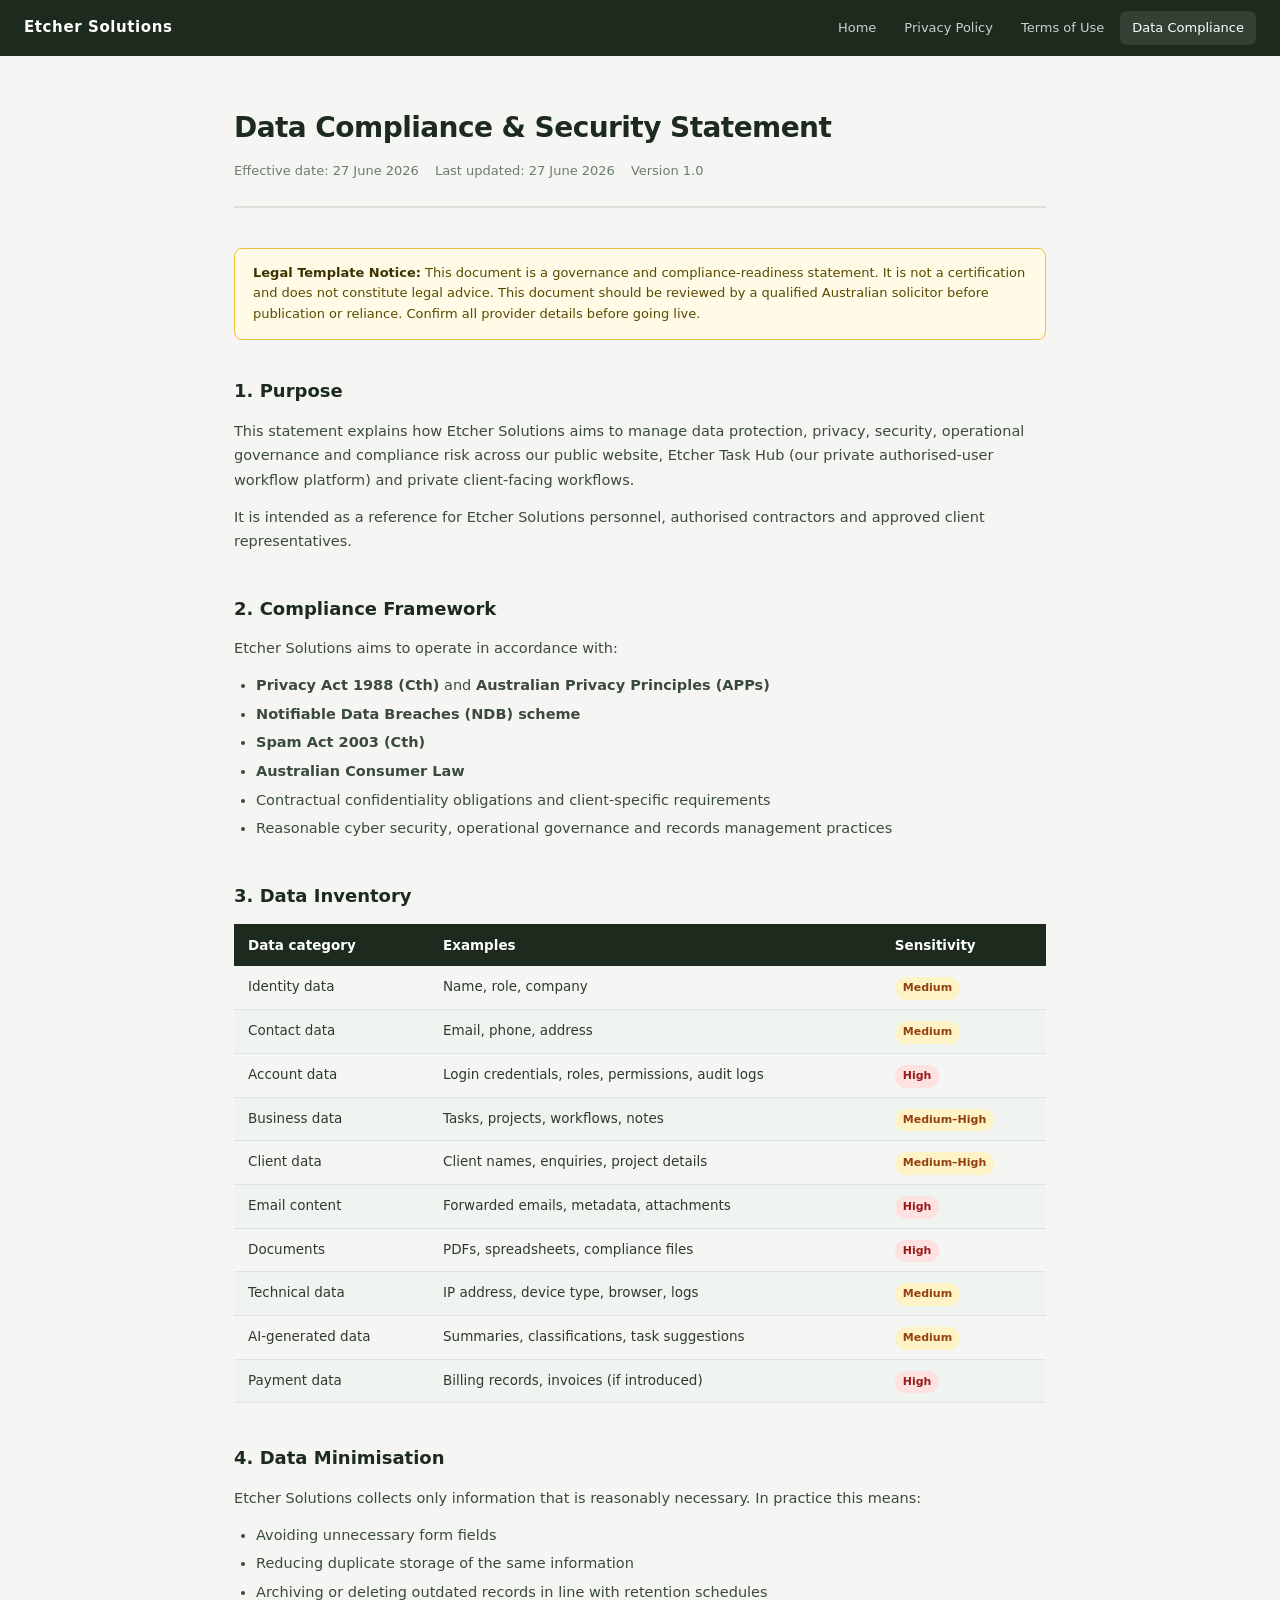
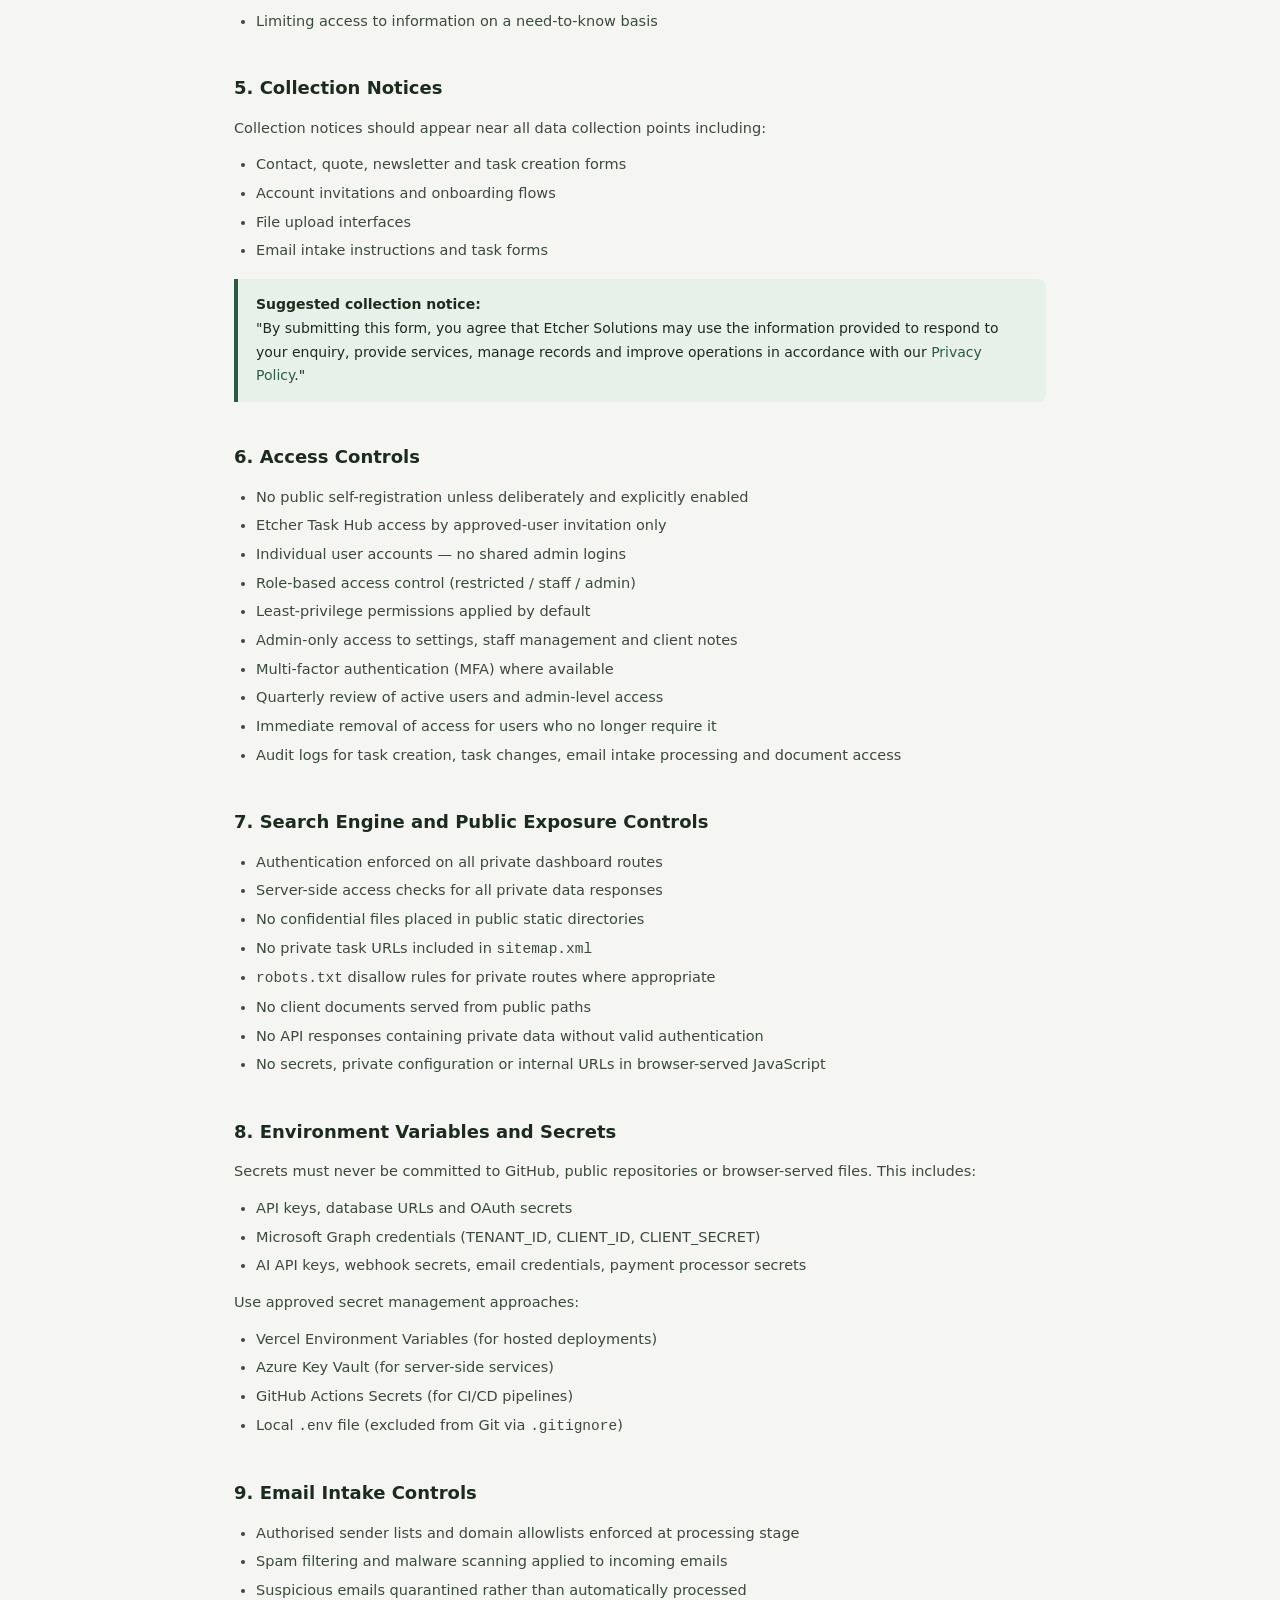
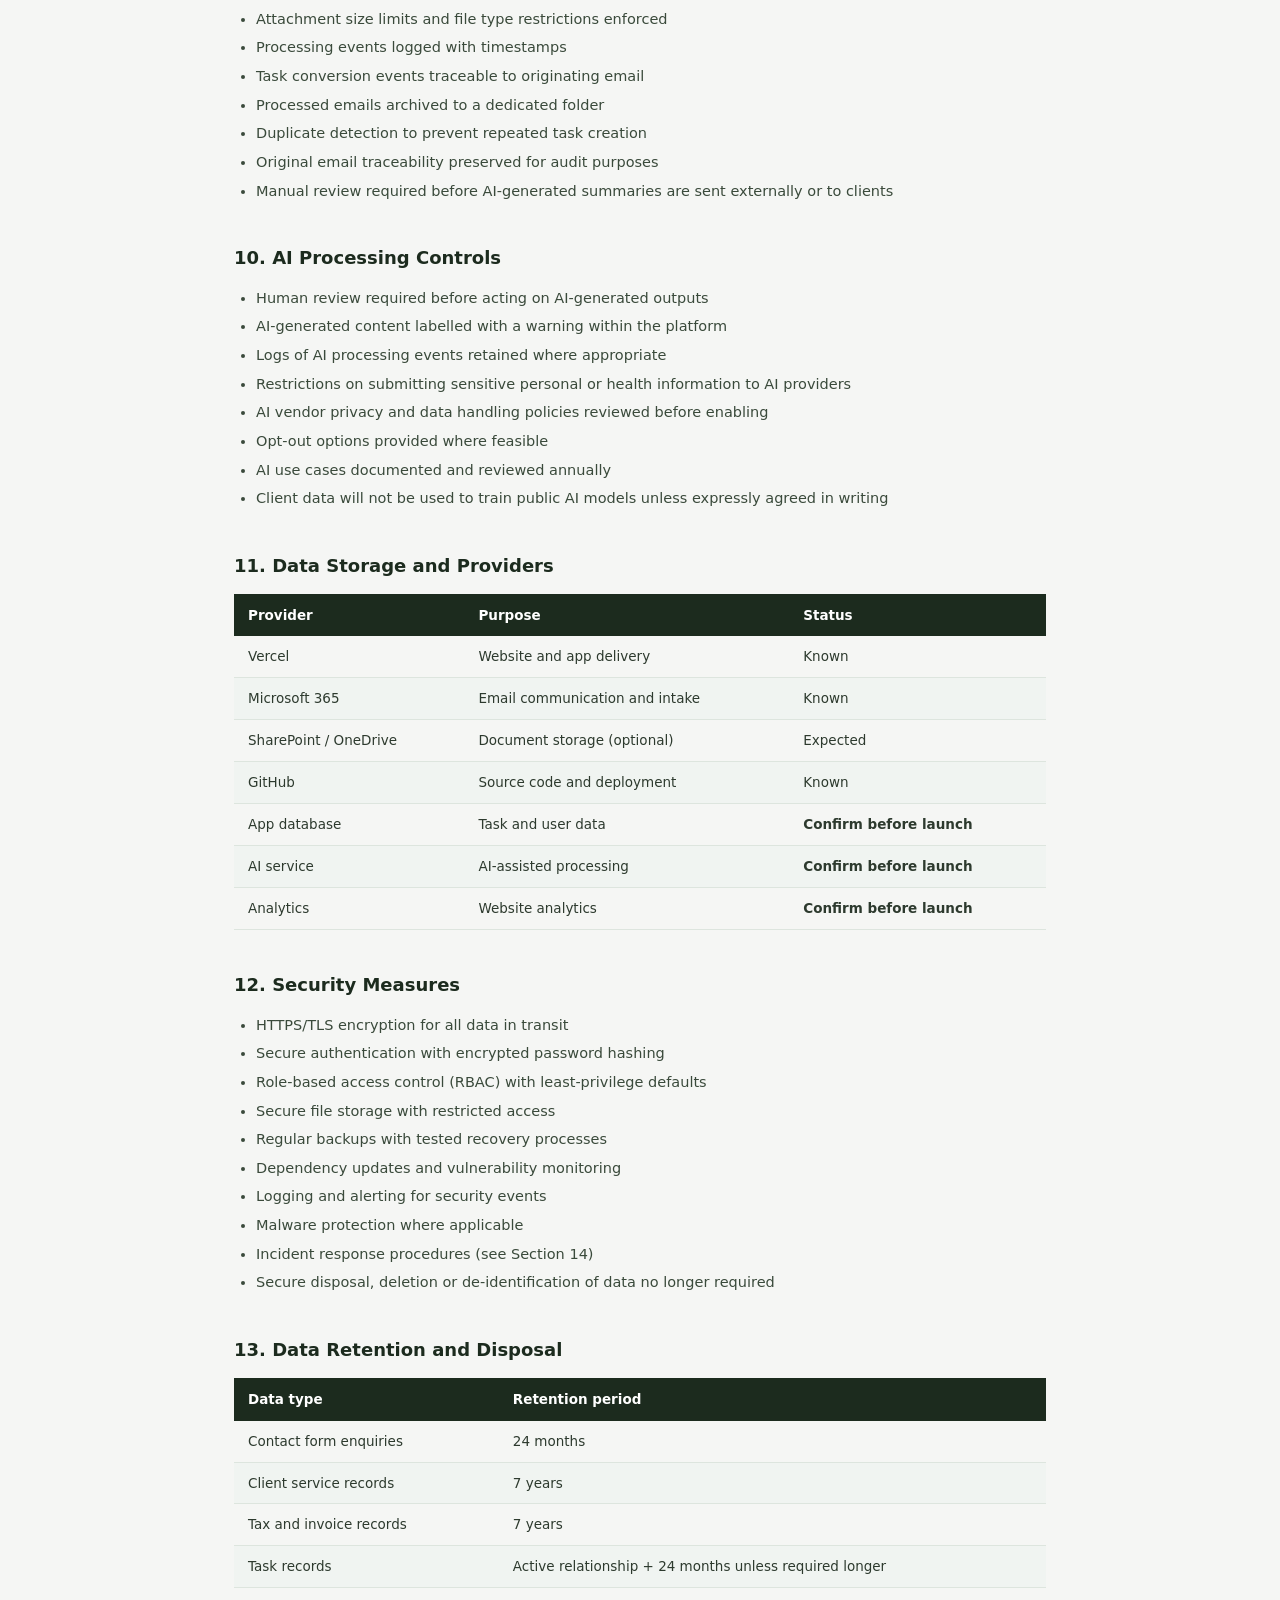
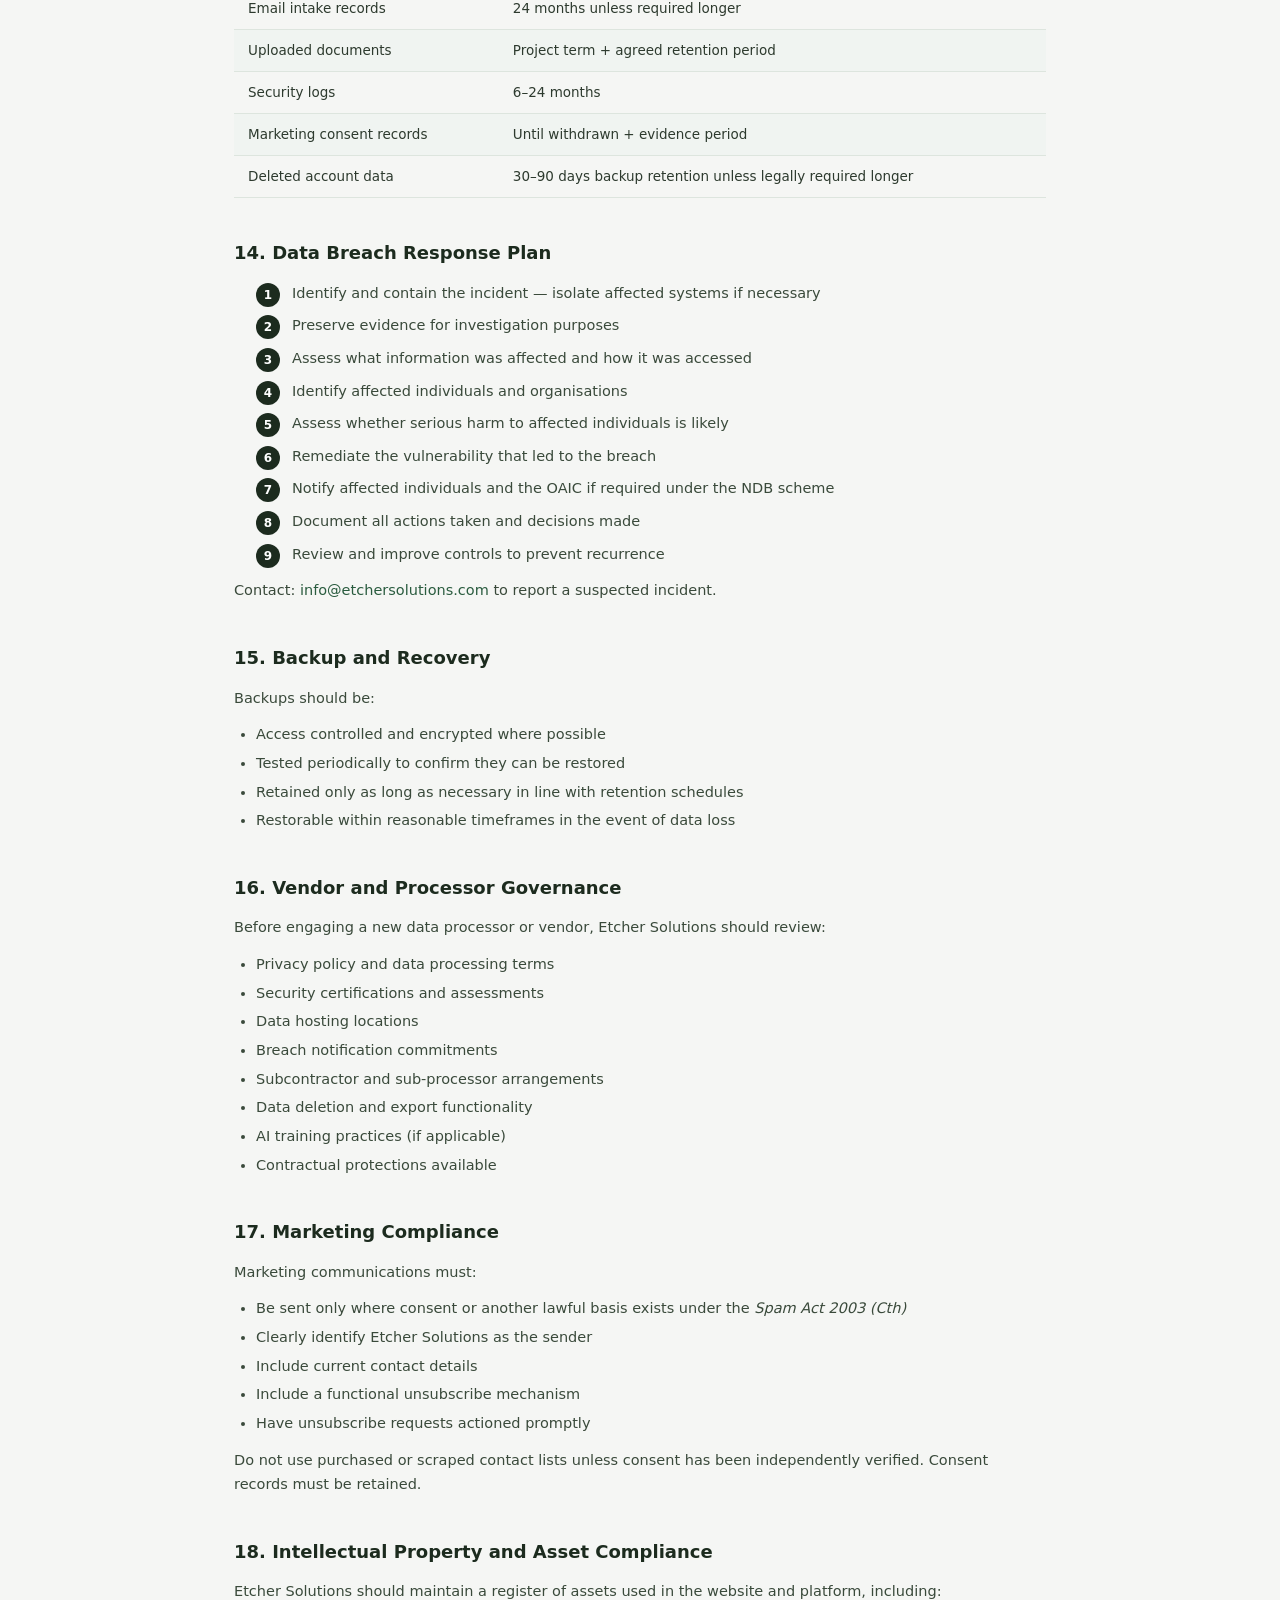
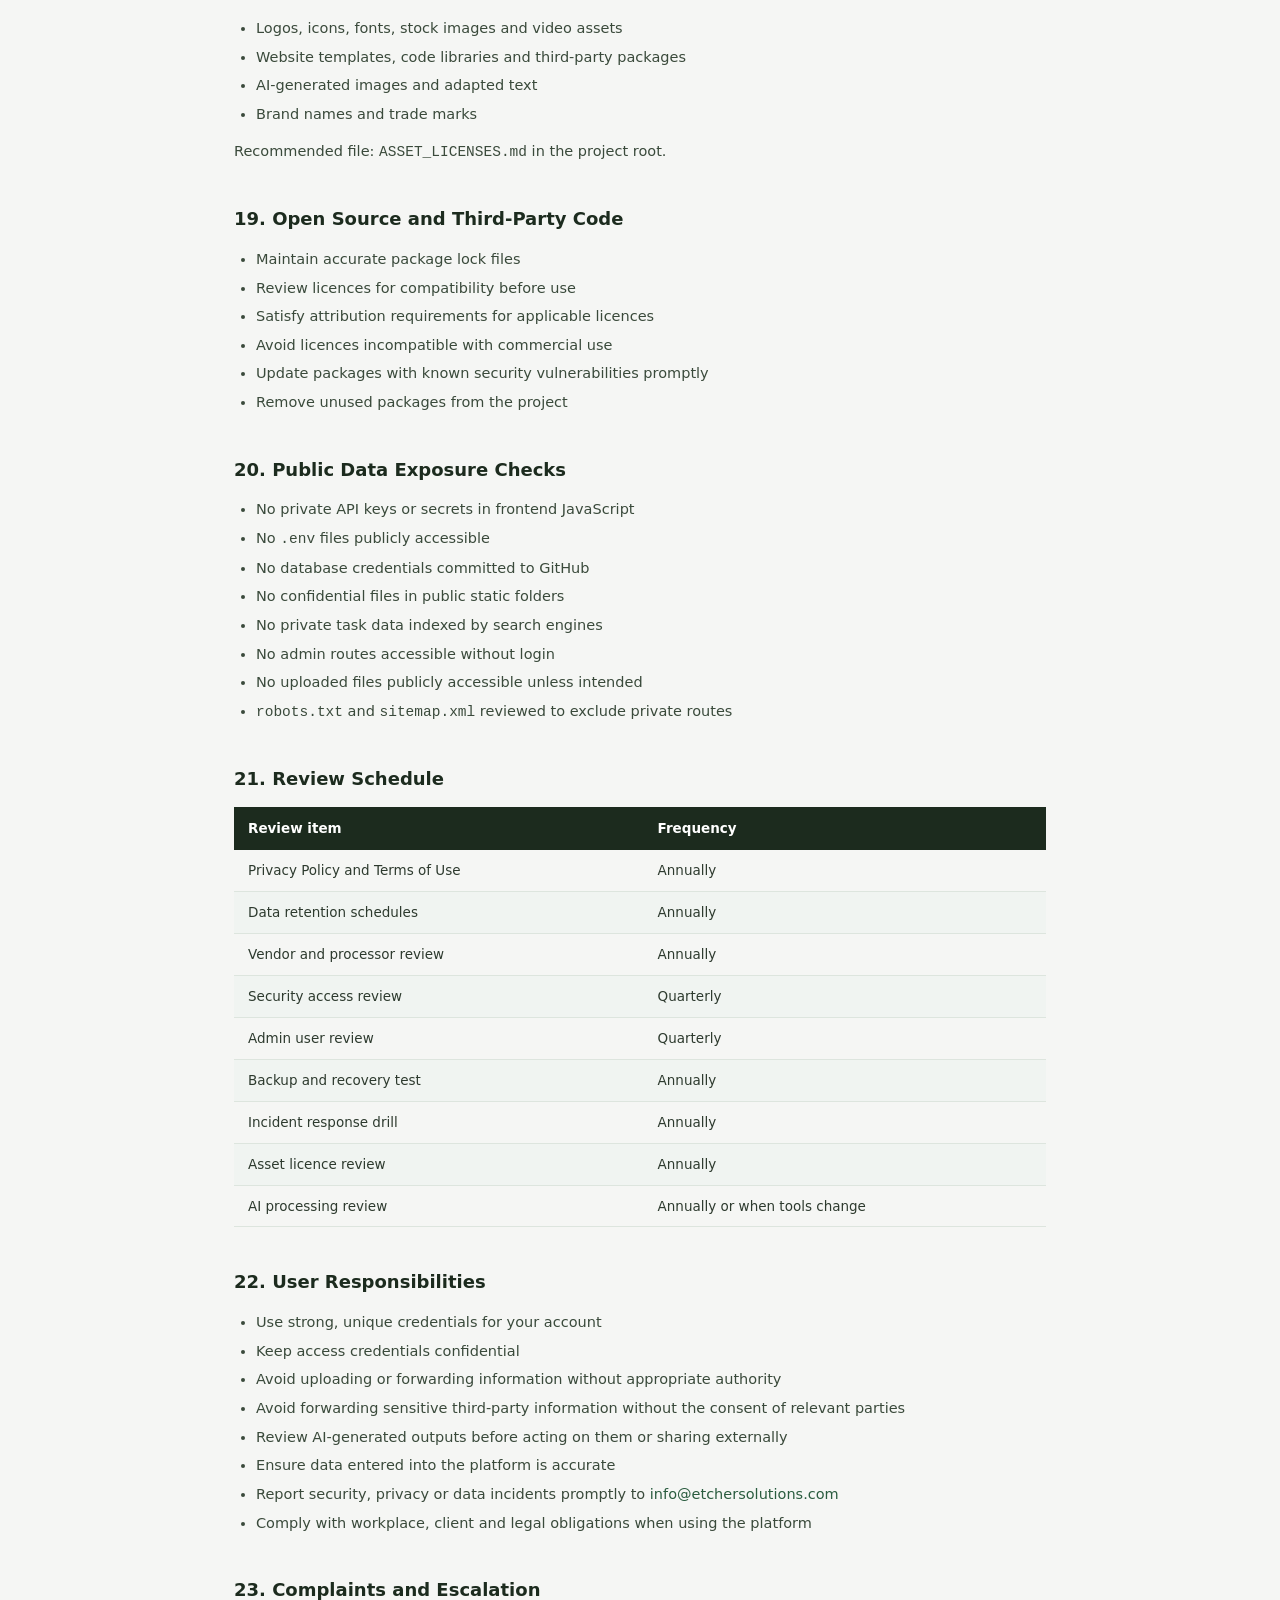
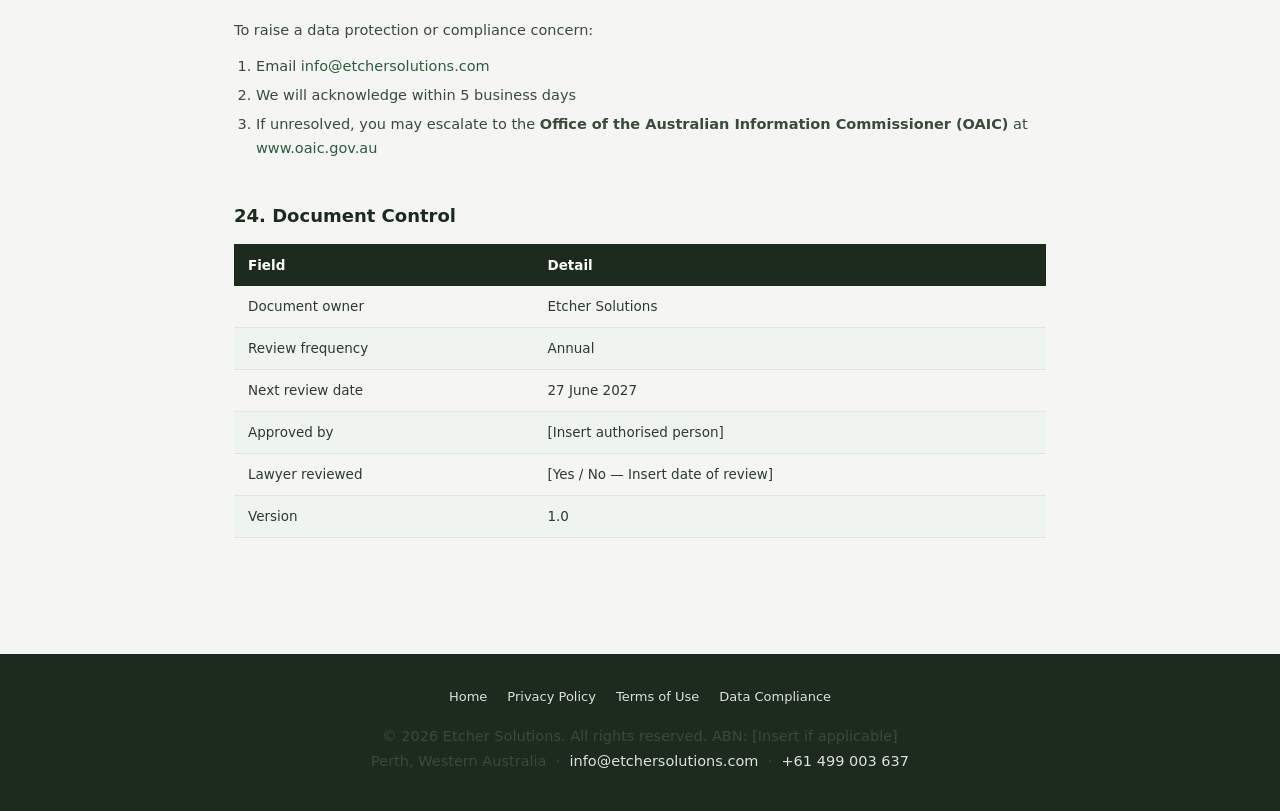
==== data-compliance.html @ 2b138ba8 "Security, legal pages, and login notice Client Notes security: - Restrict Client Notes to admin-only" ====
<!DOCTYPE html>
<html lang="en">
<head>
<meta charset="UTF-8">
<meta name="viewport" content="width=device-width, initial-scale=1.0">
<title>Data Compliance &amp; Security — Etcher Solutions</title>
<style>
  *,*::before,*::after{box-sizing:border-box;margin:0;padding:0}
  html{font-size:16px;scroll-behavior:smooth}
  body{font-family:'Segoe UI',system-ui,-apple-system,sans-serif;background:#f5f6f4;color:#2d3a2e;line-height:1.7}
  a{color:#2a5c3f;text-decoration:none}
  a:hover{text-decoration:underline}
  nav{background:#1c2b1e;padding:0 24px;display:flex;align-items:center;justify-content:space-between;flex-wrap:wrap;gap:8px;min-height:56px}
  .nav-brand{color:#fff;font-weight:700;font-size:15px;letter-spacing:0.04em;white-space:nowrap}
  .nav-links{display:flex;flex-wrap:wrap;gap:4px}
  .nav-links a{color:rgba(255,255,255,0.78);font-size:13px;padding:6px 12px;border-radius:6px;transition:background 0.15s}
  .nav-links a:hover,.nav-links a.active{background:rgba(255,255,255,0.1);color:#fff;text-decoration:none}
  .page-wrap{max-width:860px;margin:0 auto;padding:48px 24px 80px}
  .doc-header{margin-bottom:40px;padding-bottom:24px;border-bottom:2px solid #d8e0d9}
  .doc-header h1{font-size:28px;font-weight:700;color:#1c2b1e;letter-spacing:-0.02em;margin-bottom:8px}
  .doc-meta{font-size:13px;color:#6b7c6c;display:flex;flex-wrap:wrap;gap:16px}
  .disclaimer{background:#fffbe6;border:1px solid #f0c040;border-radius:8px;padding:14px 18px;font-size:13px;color:#5a4a00;margin-bottom:32px;line-height:1.6}
  .disclaimer strong{color:#3d3200}
  .section{margin-bottom:36px}
  h2{font-size:18px;font-weight:700;color:#1c2b1e;margin-bottom:12px;padding-top:4px}
  h3{font-size:15px;font-weight:600;color:#2d3a2e;margin:18px 0 8px}
  p{margin-bottom:12px;font-size:14.5px;color:#3a4a3b}
  ul,ol{padding-left:22px;margin-bottom:12px}
  li{font-size:14.5px;color:#3a4a3b;margin-bottom:4px}
  .highlight{background:#e8f0ea;border-left:4px solid #2a5c3f;border-radius:0 8px 8px 0;padding:14px 18px;margin:16px 0;font-size:14px;color:#1c2b1e}
  .table-wrap{overflow-x:auto;margin-bottom:16px}
  table{width:100%;border-collapse:collapse;font-size:13.5px}
  th{background:#1c2b1e;color:#fff;text-align:left;padding:10px 14px;font-weight:600}
  td{padding:9px 14px;border-bottom:1px solid #dde5de;vertical-align:top}
  tr:nth-child(even) td{background:#f0f4f1}
  .badge{display:inline-block;padding:2px 8px;border-radius:12px;font-size:11px;font-weight:600}
  .badge-high{background:#fee2e2;color:#991b1b}
  .badge-med{background:#fef3c7;color:#92400e}
  .badge-low{background:#e0f2fe;color:#075985}
  .steps{counter-reset:step}
  .steps li{counter-increment:step;list-style:none;padding-left:36px;position:relative;margin-bottom:8px}
  .steps li::before{content:counter(step);position:absolute;left:0;top:2px;width:24px;height:24px;background:#1c2b1e;color:#fff;border-radius:50%;font-size:12px;font-weight:700;display:flex;align-items:center;justify-content:center;line-height:1}
  footer{background:#1c2b1e;color:rgba(255,255,255,0.7);text-align:center;padding:32px 24px;font-size:13px}
  footer a{color:rgba(255,255,255,0.85)}
  footer a:hover{color:#fff}
  .footer-links{display:flex;justify-content:center;flex-wrap:wrap;gap:8px 20px;margin-bottom:16px}
  @media(max-width:600px){
    .page-wrap{padding:28px 16px 60px}
    .doc-header h1{font-size:22px}
    h2{font-size:16px}
    th,td{padding:8px 10px;font-size:13px}
  }
</style>
</head>
<body>

<nav>
  <span class="nav-brand">Etcher Solutions</span>
  <div class="nav-links">
    <a href="/">Home</a>
    <a href="/privacy-policy.html">Privacy Policy</a>
    <a href="/terms-of-use.html">Terms of Use</a>
    <a href="/data-compliance.html" class="active">Data Compliance</a>
  </div>
</nav>

<div class="page-wrap">

  <div class="doc-header">
    <h1>Data Compliance &amp; Security Statement</h1>
    <div class="doc-meta">
      <span>Effective date: 27 June 2026</span>
      <span>Last updated: 27 June 2026</span>
      <span>Version 1.0</span>
    </div>
  </div>

  <div class="disclaimer">
    <strong>Legal Template Notice:</strong> This document is a governance and compliance-readiness statement. It is not a certification and does not constitute legal advice. This document should be reviewed by a qualified Australian solicitor before publication or reliance. Confirm all provider details before going live.
  </div>

  <!-- 1. Purpose -->
  <div class="section">
    <h2>1. Purpose</h2>
    <p>This statement explains how Etcher Solutions aims to manage data protection, privacy, security, operational governance and compliance risk across our public website, Etcher Task Hub (our private authorised-user workflow platform) and private client-facing workflows.</p>
    <p>It is intended as a reference for Etcher Solutions personnel, authorised contractors and approved client representatives.</p>
  </div>

  <!-- 2. Compliance Framework -->
  <div class="section">
    <h2>2. Compliance Framework</h2>
    <p>Etcher Solutions aims to operate in accordance with:</p>
    <ul>
      <li><strong>Privacy Act 1988 (Cth)</strong> and <strong>Australian Privacy Principles (APPs)</strong></li>
      <li><strong>Notifiable Data Breaches (NDB) scheme</strong></li>
      <li><strong>Spam Act 2003 (Cth)</strong></li>
      <li><strong>Australian Consumer Law</strong></li>
      <li>Contractual confidentiality obligations and client-specific requirements</li>
      <li>Reasonable cyber security, operational governance and records management practices</li>
    </ul>
  </div>

  <!-- 3. Data Inventory -->
  <div class="section">
    <h2>3. Data Inventory</h2>
    <div class="table-wrap">
      <table>
        <thead><tr><th>Data category</th><th>Examples</th><th>Sensitivity</th></tr></thead>
        <tbody>
          <tr><td>Identity data</td><td>Name, role, company</td><td><span class="badge badge-med">Medium</span></td></tr>
          <tr><td>Contact data</td><td>Email, phone, address</td><td><span class="badge badge-med">Medium</span></td></tr>
          <tr><td>Account data</td><td>Login credentials, roles, permissions, audit logs</td><td><span class="badge badge-high">High</span></td></tr>
          <tr><td>Business data</td><td>Tasks, projects, workflows, notes</td><td><span class="badge badge-med">Medium–High</span></td></tr>
          <tr><td>Client data</td><td>Client names, enquiries, project details</td><td><span class="badge badge-med">Medium–High</span></td></tr>
          <tr><td>Email content</td><td>Forwarded emails, metadata, attachments</td><td><span class="badge badge-high">High</span></td></tr>
          <tr><td>Documents</td><td>PDFs, spreadsheets, compliance files</td><td><span class="badge badge-high">High</span></td></tr>
          <tr><td>Technical data</td><td>IP address, device type, browser, logs</td><td><span class="badge badge-med">Medium</span></td></tr>
          <tr><td>AI-generated data</td><td>Summaries, classifications, task suggestions</td><td><span class="badge badge-med">Medium</span></td></tr>
          <tr><td>Payment data</td><td>Billing records, invoices (if introduced)</td><td><span class="badge badge-high">High</span></td></tr>
        </tbody>
      </table>
    </div>
  </div>

  <!-- 4. Data Minimisation -->
  <div class="section">
    <h2>4. Data Minimisation</h2>
    <p>Etcher Solutions collects only information that is reasonably necessary. In practice this means:</p>
    <ul>
      <li>Avoiding unnecessary form fields</li>
      <li>Reducing duplicate storage of the same information</li>
      <li>Archiving or deleting outdated records in line with retention schedules</li>
      <li>Limiting access to information on a need-to-know basis</li>
    </ul>
  </div>

  <!-- 5. Collection Notices -->
  <div class="section">
    <h2>5. Collection Notices</h2>
    <p>Collection notices should appear near all data collection points including:</p>
    <ul>
      <li>Contact, quote, newsletter and task creation forms</li>
      <li>Account invitations and onboarding flows</li>
      <li>File upload interfaces</li>
      <li>Email intake instructions and task forms</li>
    </ul>
    <div class="highlight">
      <strong>Suggested collection notice:</strong><br>
      "By submitting this form, you agree that Etcher Solutions may use the information provided to respond to your enquiry, provide services, manage records and improve operations in accordance with our <a href="/privacy-policy.html">Privacy Policy</a>."
    </div>
  </div>

  <!-- 6. Access Controls -->
  <div class="section">
    <h2>6. Access Controls</h2>
    <ul>
      <li>No public self-registration unless deliberately and explicitly enabled</li>
      <li>Etcher Task Hub access by approved-user invitation only</li>
      <li>Individual user accounts — no shared admin logins</li>
      <li>Role-based access control (restricted / staff / admin)</li>
      <li>Least-privilege permissions applied by default</li>
      <li>Admin-only access to settings, staff management and client notes</li>
      <li>Multi-factor authentication (MFA) where available</li>
      <li>Quarterly review of active users and admin-level access</li>
      <li>Immediate removal of access for users who no longer require it</li>
      <li>Audit logs for task creation, task changes, email intake processing and document access</li>
    </ul>
  </div>

  <!-- 7. Public Exposure Controls -->
  <div class="section">
    <h2>7. Search Engine and Public Exposure Controls</h2>
    <ul>
      <li>Authentication enforced on all private dashboard routes</li>
      <li>Server-side access checks for all private data responses</li>
      <li>No confidential files placed in public static directories</li>
      <li>No private task URLs included in <code>sitemap.xml</code></li>
      <li><code>robots.txt</code> disallow rules for private routes where appropriate</li>
      <li>No client documents served from public paths</li>
      <li>No API responses containing private data without valid authentication</li>
      <li>No secrets, private configuration or internal URLs in browser-served JavaScript</li>
    </ul>
  </div>

  <!-- 8. Environment Variables and Secrets -->
  <div class="section">
    <h2>8. Environment Variables and Secrets</h2>
    <p>Secrets must never be committed to GitHub, public repositories or browser-served files. This includes:</p>
    <ul>
      <li>API keys, database URLs and OAuth secrets</li>
      <li>Microsoft Graph credentials (TENANT_ID, CLIENT_ID, CLIENT_SECRET)</li>
      <li>AI API keys, webhook secrets, email credentials, payment processor secrets</li>
    </ul>
    <p>Use approved secret management approaches:</p>
    <ul>
      <li>Vercel Environment Variables (for hosted deployments)</li>
      <li>Azure Key Vault (for server-side services)</li>
      <li>GitHub Actions Secrets (for CI/CD pipelines)</li>
      <li>Local <code>.env</code> file (excluded from Git via <code>.gitignore</code>)</li>
    </ul>
  </div>

  <!-- 9. Email Intake Controls -->
  <div class="section">
    <h2>9. Email Intake Controls</h2>
    <ul>
      <li>Authorised sender lists and domain allowlists enforced at processing stage</li>
      <li>Spam filtering and malware scanning applied to incoming emails</li>
      <li>Suspicious emails quarantined rather than automatically processed</li>
      <li>Attachment size limits and file type restrictions enforced</li>
      <li>Processing events logged with timestamps</li>
      <li>Task conversion events traceable to originating email</li>
      <li>Processed emails archived to a dedicated folder</li>
      <li>Duplicate detection to prevent repeated task creation</li>
      <li>Original email traceability preserved for audit purposes</li>
      <li>Manual review required before AI-generated summaries are sent externally or to clients</li>
    </ul>
  </div>

  <!-- 10. AI Processing Controls -->
  <div class="section">
    <h2>10. AI Processing Controls</h2>
    <ul>
      <li>Human review required before acting on AI-generated outputs</li>
      <li>AI-generated content labelled with a warning within the platform</li>
      <li>Logs of AI processing events retained where appropriate</li>
      <li>Restrictions on submitting sensitive personal or health information to AI providers</li>
      <li>AI vendor privacy and data handling policies reviewed before enabling</li>
      <li>Opt-out options provided where feasible</li>
      <li>AI use cases documented and reviewed annually</li>
      <li>Client data will not be used to train public AI models unless expressly agreed in writing</li>
    </ul>
  </div>

  <!-- 11. Data Storage and Providers -->
  <div class="section">
    <h2>11. Data Storage and Providers</h2>
    <div class="table-wrap">
      <table>
        <thead><tr><th>Provider</th><th>Purpose</th><th>Status</th></tr></thead>
        <tbody>
          <tr><td>Vercel</td><td>Website and app delivery</td><td>Known</td></tr>
          <tr><td>Microsoft 365</td><td>Email communication and intake</td><td>Known</td></tr>
          <tr><td>SharePoint / OneDrive</td><td>Document storage (optional)</td><td>Expected</td></tr>
          <tr><td>GitHub</td><td>Source code and deployment</td><td>Known</td></tr>
          <tr><td>App database</td><td>Task and user data</td><td><strong>Confirm before launch</strong></td></tr>
          <tr><td>AI service</td><td>AI-assisted processing</td><td><strong>Confirm before launch</strong></td></tr>
          <tr><td>Analytics</td><td>Website analytics</td><td><strong>Confirm before launch</strong></td></tr>
        </tbody>
      </table>
    </div>
  </div>

  <!-- 12. Security Measures -->
  <div class="section">
    <h2>12. Security Measures</h2>
    <ul>
      <li>HTTPS/TLS encryption for all data in transit</li>
      <li>Secure authentication with encrypted password hashing</li>
      <li>Role-based access control (RBAC) with least-privilege defaults</li>
      <li>Secure file storage with restricted access</li>
      <li>Regular backups with tested recovery processes</li>
      <li>Dependency updates and vulnerability monitoring</li>
      <li>Logging and alerting for security events</li>
      <li>Malware protection where applicable</li>
      <li>Incident response procedures (see Section 14)</li>
      <li>Secure disposal, deletion or de-identification of data no longer required</li>
    </ul>
  </div>

  <!-- 13. Data Retention -->
  <div class="section">
    <h2>13. Data Retention and Disposal</h2>
    <div class="table-wrap">
      <table>
        <thead><tr><th>Data type</th><th>Retention period</th></tr></thead>
        <tbody>
          <tr><td>Contact form enquiries</td><td>24 months</td></tr>
          <tr><td>Client service records</td><td>7 years</td></tr>
          <tr><td>Tax and invoice records</td><td>7 years</td></tr>
          <tr><td>Task records</td><td>Active relationship + 24 months unless required longer</td></tr>
          <tr><td>Email intake records</td><td>24 months unless required longer</td></tr>
          <tr><td>Uploaded documents</td><td>Project term + agreed retention period</td></tr>
          <tr><td>Security logs</td><td>6–24 months</td></tr>
          <tr><td>Marketing consent records</td><td>Until withdrawn + evidence period</td></tr>
          <tr><td>Deleted account data</td><td>30–90 days backup retention unless legally required longer</td></tr>
        </tbody>
      </table>
    </div>
  </div>

  <!-- 14. Data Breach Response -->
  <div class="section">
    <h2>14. Data Breach Response Plan</h2>
    <ol class="steps">
      <li>Identify and contain the incident — isolate affected systems if necessary</li>
      <li>Preserve evidence for investigation purposes</li>
      <li>Assess what information was affected and how it was accessed</li>
      <li>Identify affected individuals and organisations</li>
      <li>Assess whether serious harm to affected individuals is likely</li>
      <li>Remediate the vulnerability that led to the breach</li>
      <li>Notify affected individuals and the OAIC if required under the NDB scheme</li>
      <li>Document all actions taken and decisions made</li>
      <li>Review and improve controls to prevent recurrence</li>
    </ol>
    <p>Contact: <a href="mailto:info@etchersolutions.com">info@etchersolutions.com</a> to report a suspected incident.</p>
  </div>

  <!-- 15. Backup and Recovery -->
  <div class="section">
    <h2>15. Backup and Recovery</h2>
    <p>Backups should be:</p>
    <ul>
      <li>Access controlled and encrypted where possible</li>
      <li>Tested periodically to confirm they can be restored</li>
      <li>Retained only as long as necessary in line with retention schedules</li>
      <li>Restorable within reasonable timeframes in the event of data loss</li>
    </ul>
  </div>

  <!-- 16. Vendor Governance -->
  <div class="section">
    <h2>16. Vendor and Processor Governance</h2>
    <p>Before engaging a new data processor or vendor, Etcher Solutions should review:</p>
    <ul>
      <li>Privacy policy and data processing terms</li>
      <li>Security certifications and assessments</li>
      <li>Data hosting locations</li>
      <li>Breach notification commitments</li>
      <li>Subcontractor and sub-processor arrangements</li>
      <li>Data deletion and export functionality</li>
      <li>AI training practices (if applicable)</li>
      <li>Contractual protections available</li>
    </ul>
  </div>

  <!-- 17. Marketing Compliance -->
  <div class="section">
    <h2>17. Marketing Compliance</h2>
    <p>Marketing communications must:</p>
    <ul>
      <li>Be sent only where consent or another lawful basis exists under the <em>Spam Act 2003 (Cth)</em></li>
      <li>Clearly identify Etcher Solutions as the sender</li>
      <li>Include current contact details</li>
      <li>Include a functional unsubscribe mechanism</li>
      <li>Have unsubscribe requests actioned promptly</li>
    </ul>
    <p>Do not use purchased or scraped contact lists unless consent has been independently verified. Consent records must be retained.</p>
  </div>

  <!-- 18. IP and Asset Compliance -->
  <div class="section">
    <h2>18. Intellectual Property and Asset Compliance</h2>
    <p>Etcher Solutions should maintain a register of assets used in the website and platform, including:</p>
    <ul>
      <li>Logos, icons, fonts, stock images and video assets</li>
      <li>Website templates, code libraries and third-party packages</li>
      <li>AI-generated images and adapted text</li>
      <li>Brand names and trade marks</li>
    </ul>
    <p>Recommended file: <code>ASSET_LICENSES.md</code> in the project root.</p>
  </div>

  <!-- 19. Open Source -->
  <div class="section">
    <h2>19. Open Source and Third-Party Code</h2>
    <ul>
      <li>Maintain accurate package lock files</li>
      <li>Review licences for compatibility before use</li>
      <li>Satisfy attribution requirements for applicable licences</li>
      <li>Avoid licences incompatible with commercial use</li>
      <li>Update packages with known security vulnerabilities promptly</li>
      <li>Remove unused packages from the project</li>
    </ul>
  </div>

  <!-- 20. Public Exposure Checks -->
  <div class="section">
    <h2>20. Public Data Exposure Checks</h2>
    <ul>
      <li>No private API keys or secrets in frontend JavaScript</li>
      <li>No <code>.env</code> files publicly accessible</li>
      <li>No database credentials committed to GitHub</li>
      <li>No confidential files in public static folders</li>
      <li>No private task data indexed by search engines</li>
      <li>No admin routes accessible without login</li>
      <li>No uploaded files publicly accessible unless intended</li>
      <li><code>robots.txt</code> and <code>sitemap.xml</code> reviewed to exclude private routes</li>
    </ul>
  </div>

  <!-- 21. Review Schedule -->
  <div class="section">
    <h2>21. Review Schedule</h2>
    <div class="table-wrap">
      <table>
        <thead><tr><th>Review item</th><th>Frequency</th></tr></thead>
        <tbody>
          <tr><td>Privacy Policy and Terms of Use</td><td>Annually</td></tr>
          <tr><td>Data retention schedules</td><td>Annually</td></tr>
          <tr><td>Vendor and processor review</td><td>Annually</td></tr>
          <tr><td>Security access review</td><td>Quarterly</td></tr>
          <tr><td>Admin user review</td><td>Quarterly</td></tr>
          <tr><td>Backup and recovery test</td><td>Annually</td></tr>
          <tr><td>Incident response drill</td><td>Annually</td></tr>
          <tr><td>Asset licence review</td><td>Annually</td></tr>
          <tr><td>AI processing review</td><td>Annually or when tools change</td></tr>
        </tbody>
      </table>
    </div>
  </div>

  <!-- 22. User Responsibilities -->
  <div class="section">
    <h2>22. User Responsibilities</h2>
    <ul>
      <li>Use strong, unique credentials for your account</li>
      <li>Keep access credentials confidential</li>
      <li>Avoid uploading or forwarding information without appropriate authority</li>
      <li>Avoid forwarding sensitive third-party information without the consent of relevant parties</li>
      <li>Review AI-generated outputs before acting on them or sharing externally</li>
      <li>Ensure data entered into the platform is accurate</li>
      <li>Report security, privacy or data incidents promptly to <a href="mailto:info@etchersolutions.com">info@etchersolutions.com</a></li>
      <li>Comply with workplace, client and legal obligations when using the platform</li>
    </ul>
  </div>

  <!-- 23. Complaints -->
  <div class="section">
    <h2>23. Complaints and Escalation</h2>
    <p>To raise a data protection or compliance concern:</p>
    <ol>
      <li>Email <a href="mailto:info@etchersolutions.com">info@etchersolutions.com</a></li>
      <li>We will acknowledge within 5 business days</li>
      <li>If unresolved, you may escalate to the <strong>Office of the Australian Information Commissioner (OAIC)</strong> at <a href="https://www.oaic.gov.au" target="_blank" rel="noopener">www.oaic.gov.au</a></li>
    </ol>
  </div>

  <!-- 24. Document Control -->
  <div class="section">
    <h2>24. Document Control</h2>
    <div class="table-wrap">
      <table>
        <thead><tr><th>Field</th><th>Detail</th></tr></thead>
        <tbody>
          <tr><td>Document owner</td><td>Etcher Solutions</td></tr>
          <tr><td>Review frequency</td><td>Annual</td></tr>
          <tr><td>Next review date</td><td>27 June 2027</td></tr>
          <tr><td>Approved by</td><td>[Insert authorised person]</td></tr>
          <tr><td>Lawyer reviewed</td><td>[Yes / No — Insert date of review]</td></tr>
          <tr><td>Version</td><td>1.0</td></tr>
        </tbody>
      </table>
    </div>
  </div>

</div>

<footer>
  <div class="footer-links">
    <a href="/">Home</a>
    <a href="/privacy-policy.html">Privacy Policy</a>
    <a href="/terms-of-use.html">Terms of Use</a>
    <a href="/data-compliance.html">Data Compliance</a>
  </div>
  <p>© 2026 Etcher Solutions. All rights reserved. ABN: [Insert if applicable]<br>
  Perth, Western Australia &nbsp;·&nbsp; <a href="mailto:info@etchersolutions.com">info@etchersolutions.com</a> &nbsp;·&nbsp; <a href="tel:+61499003637">+61 499 003 637</a></p>
</footer>

</body>
</html>
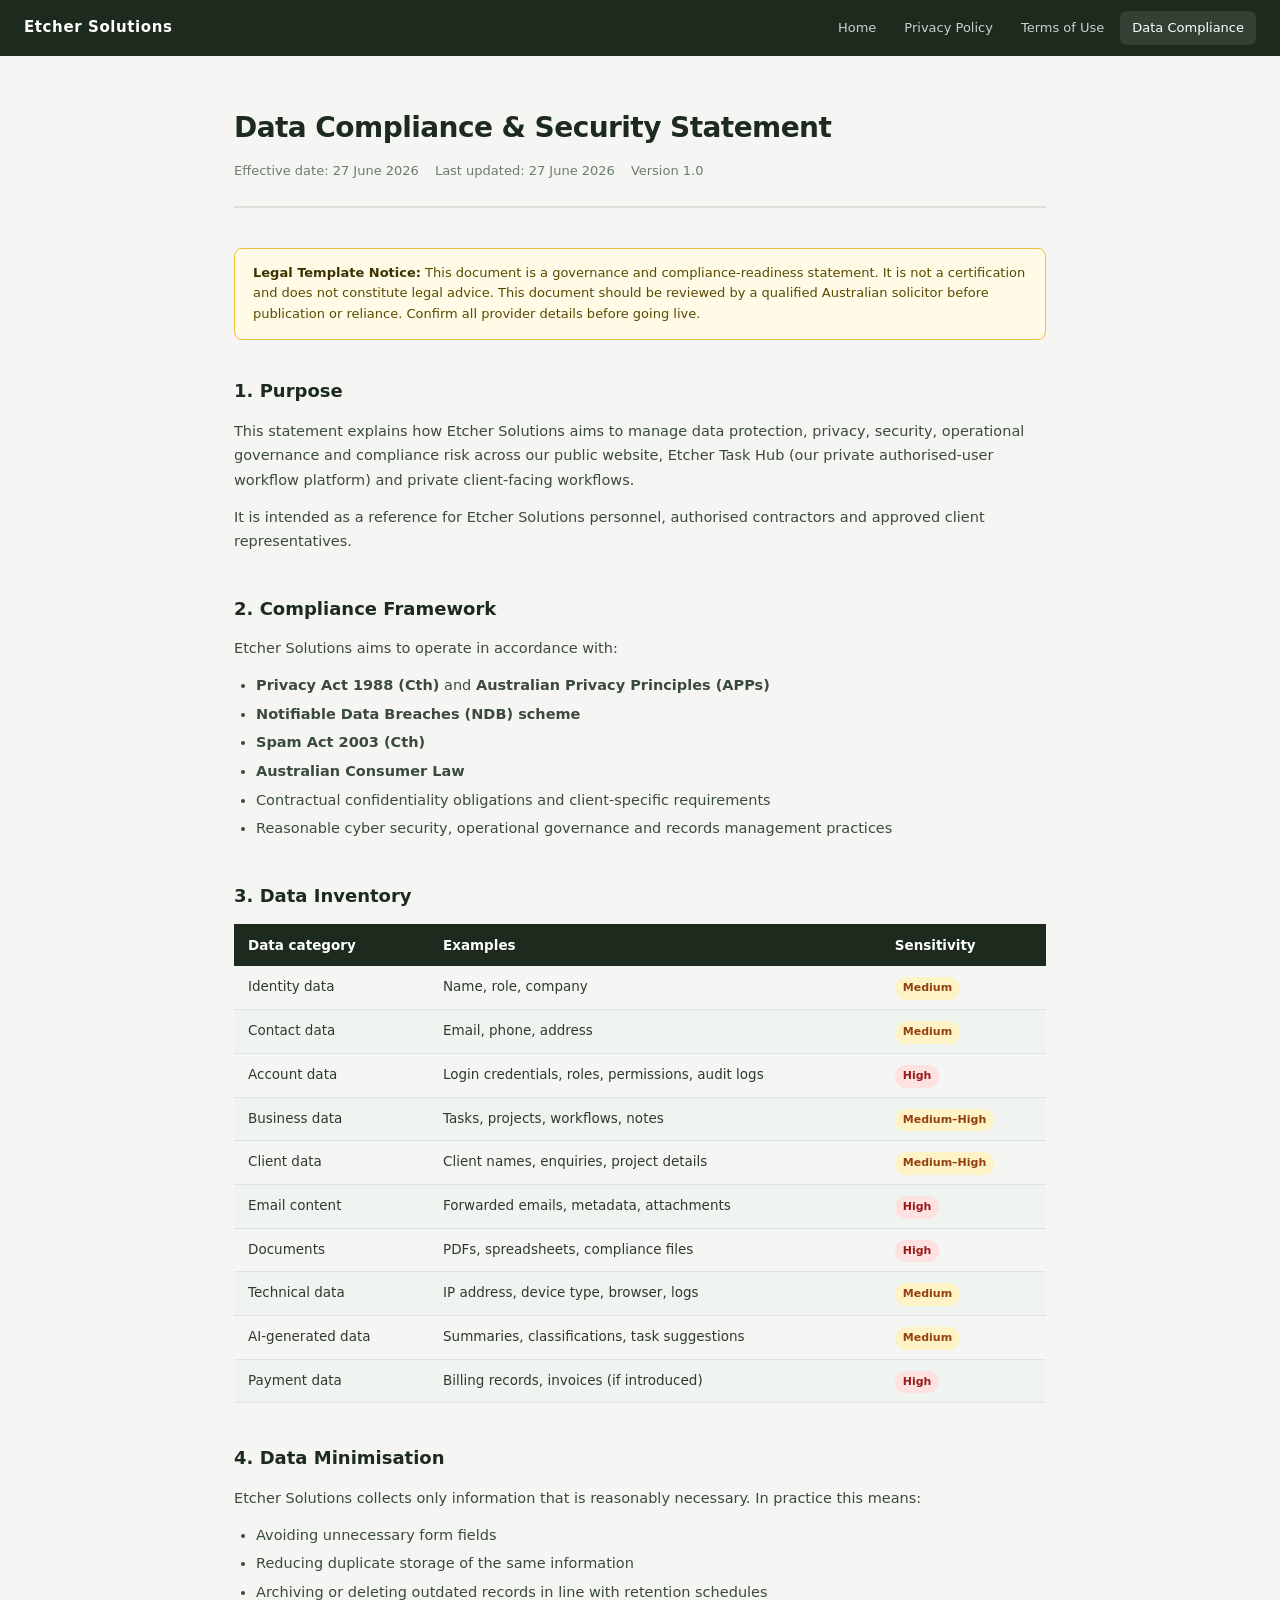
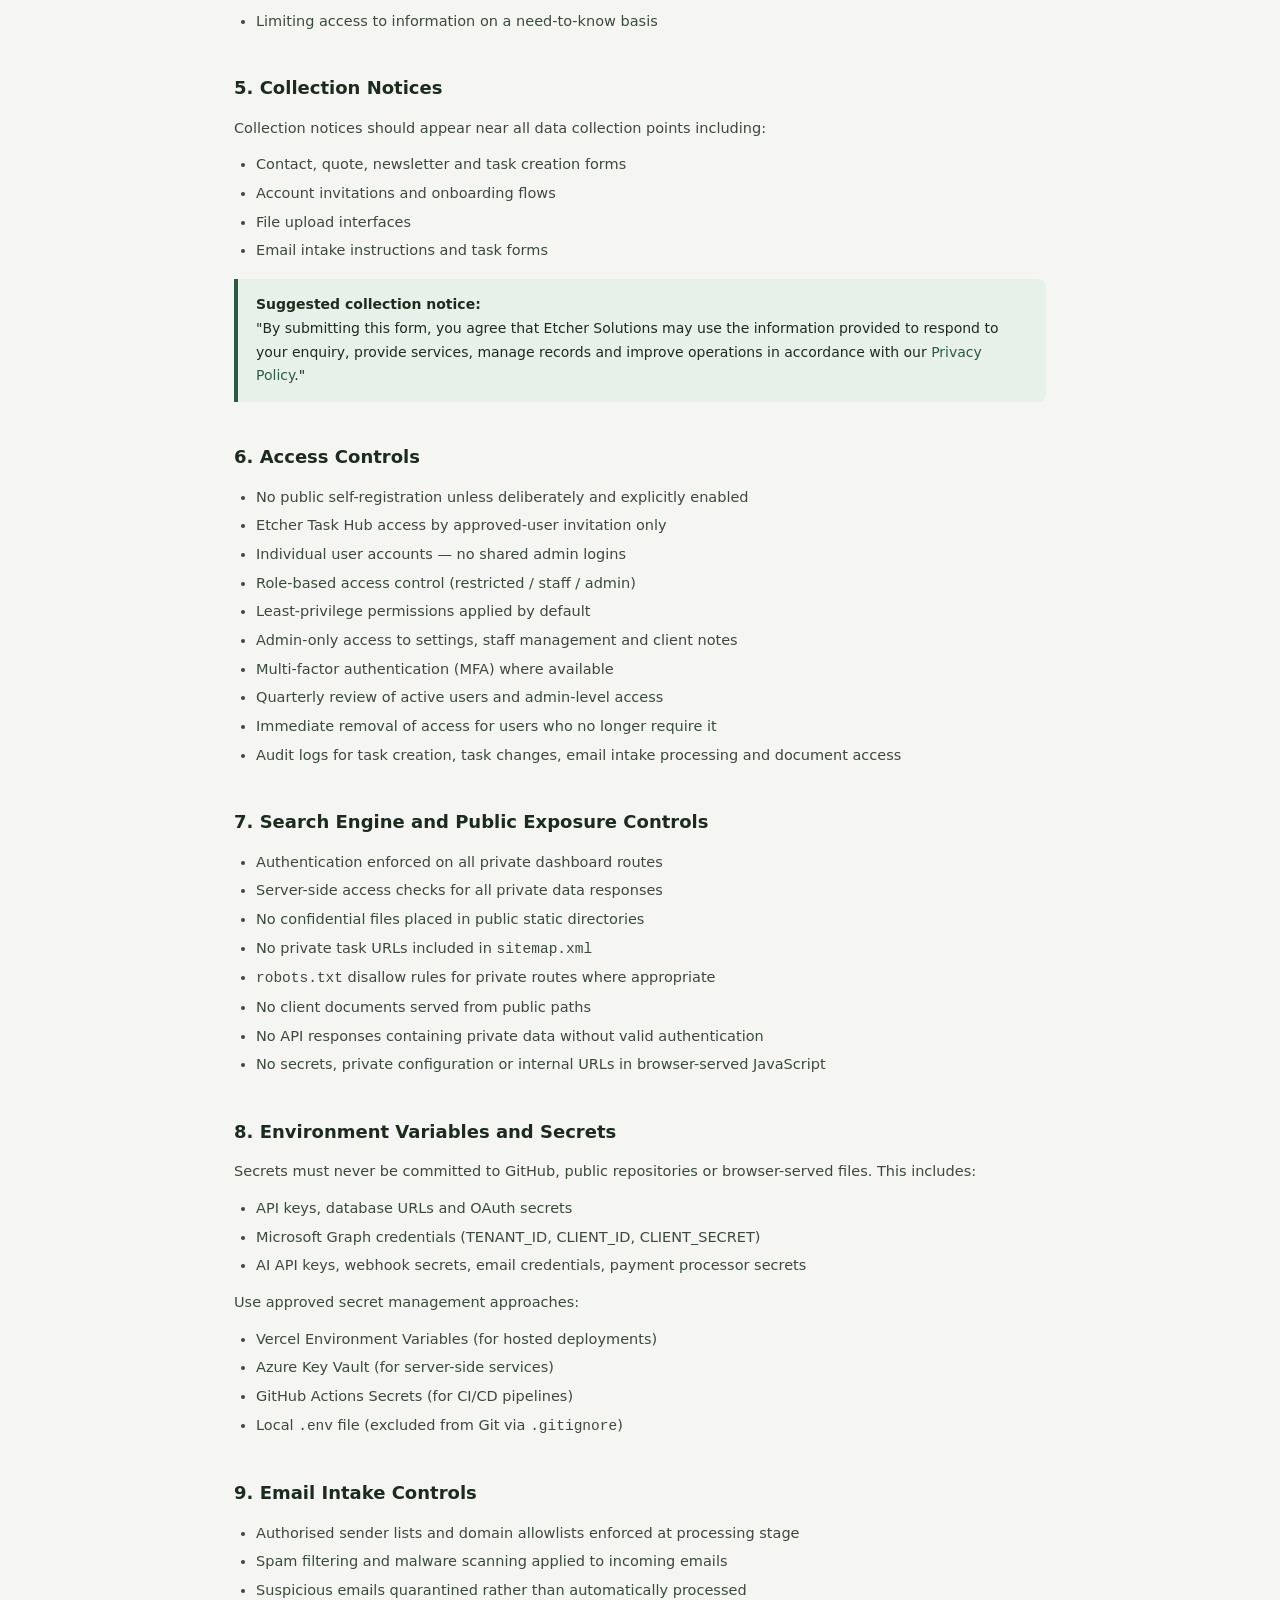
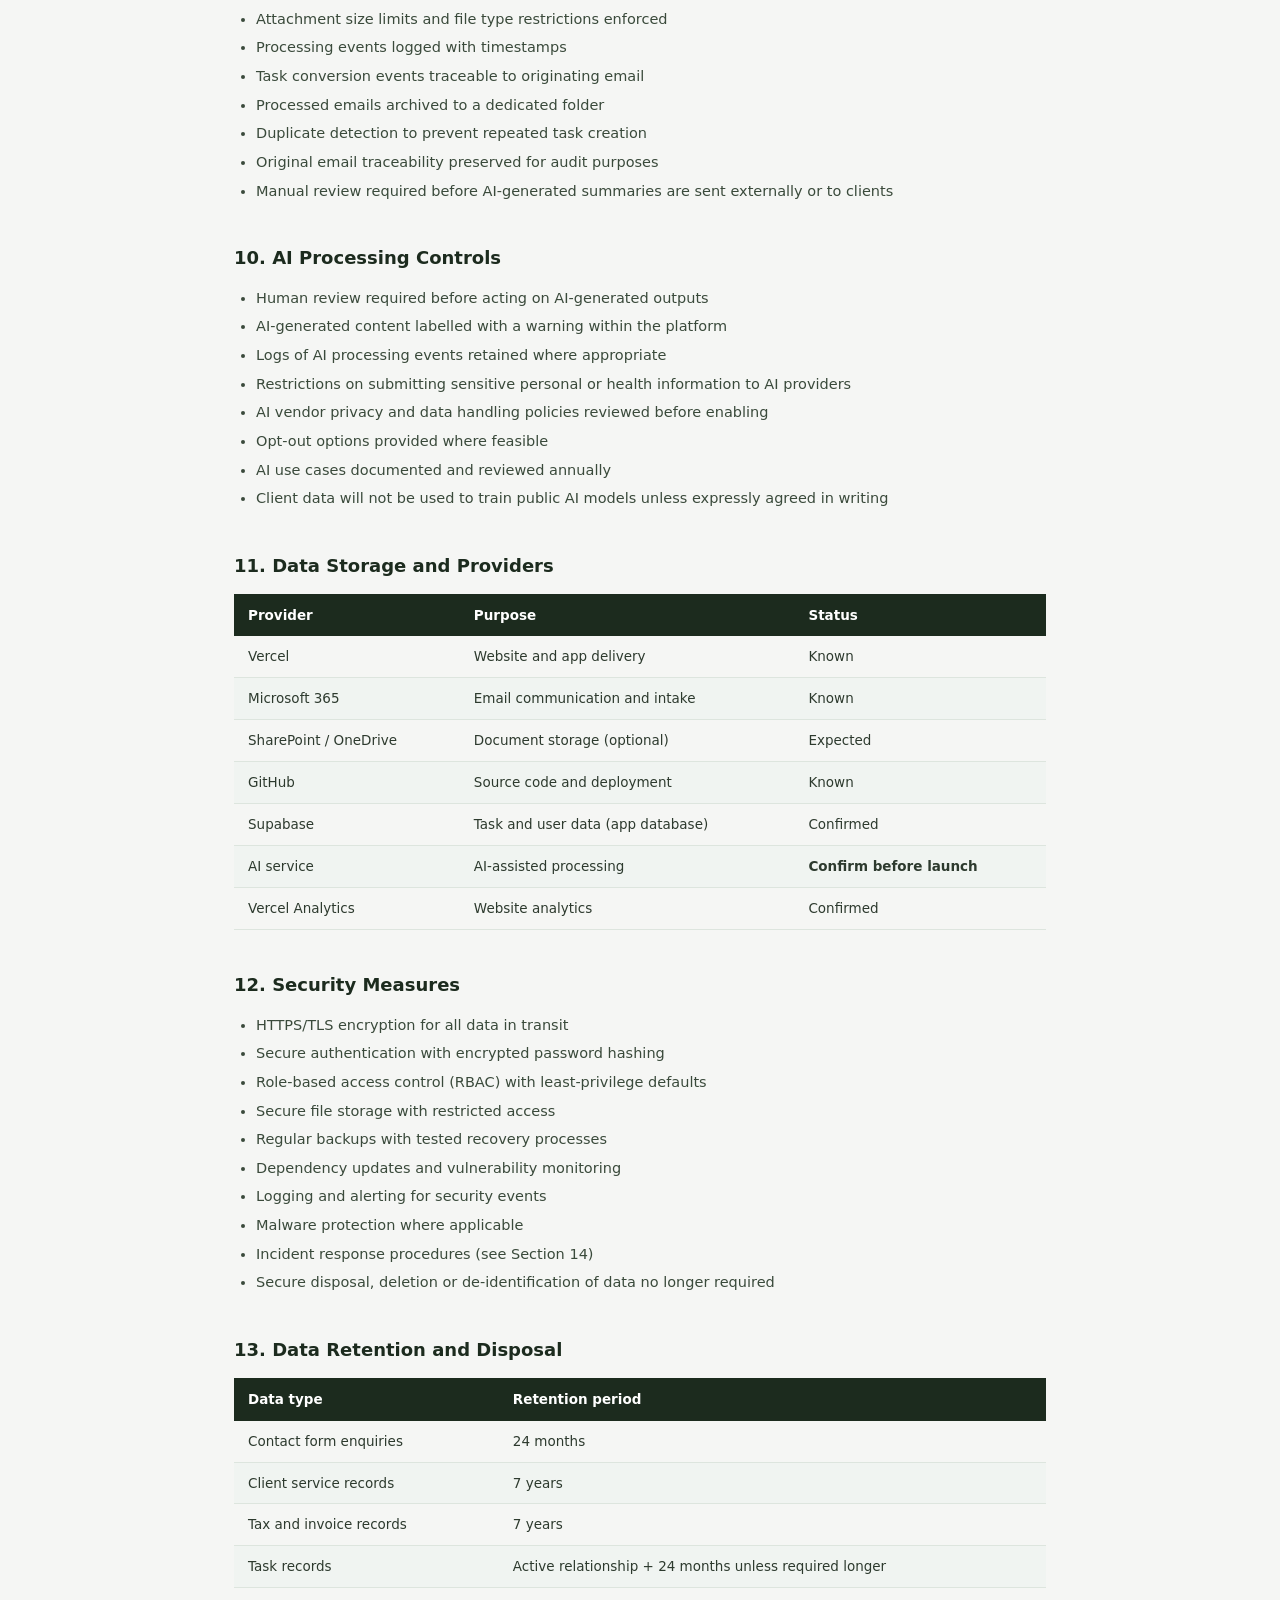
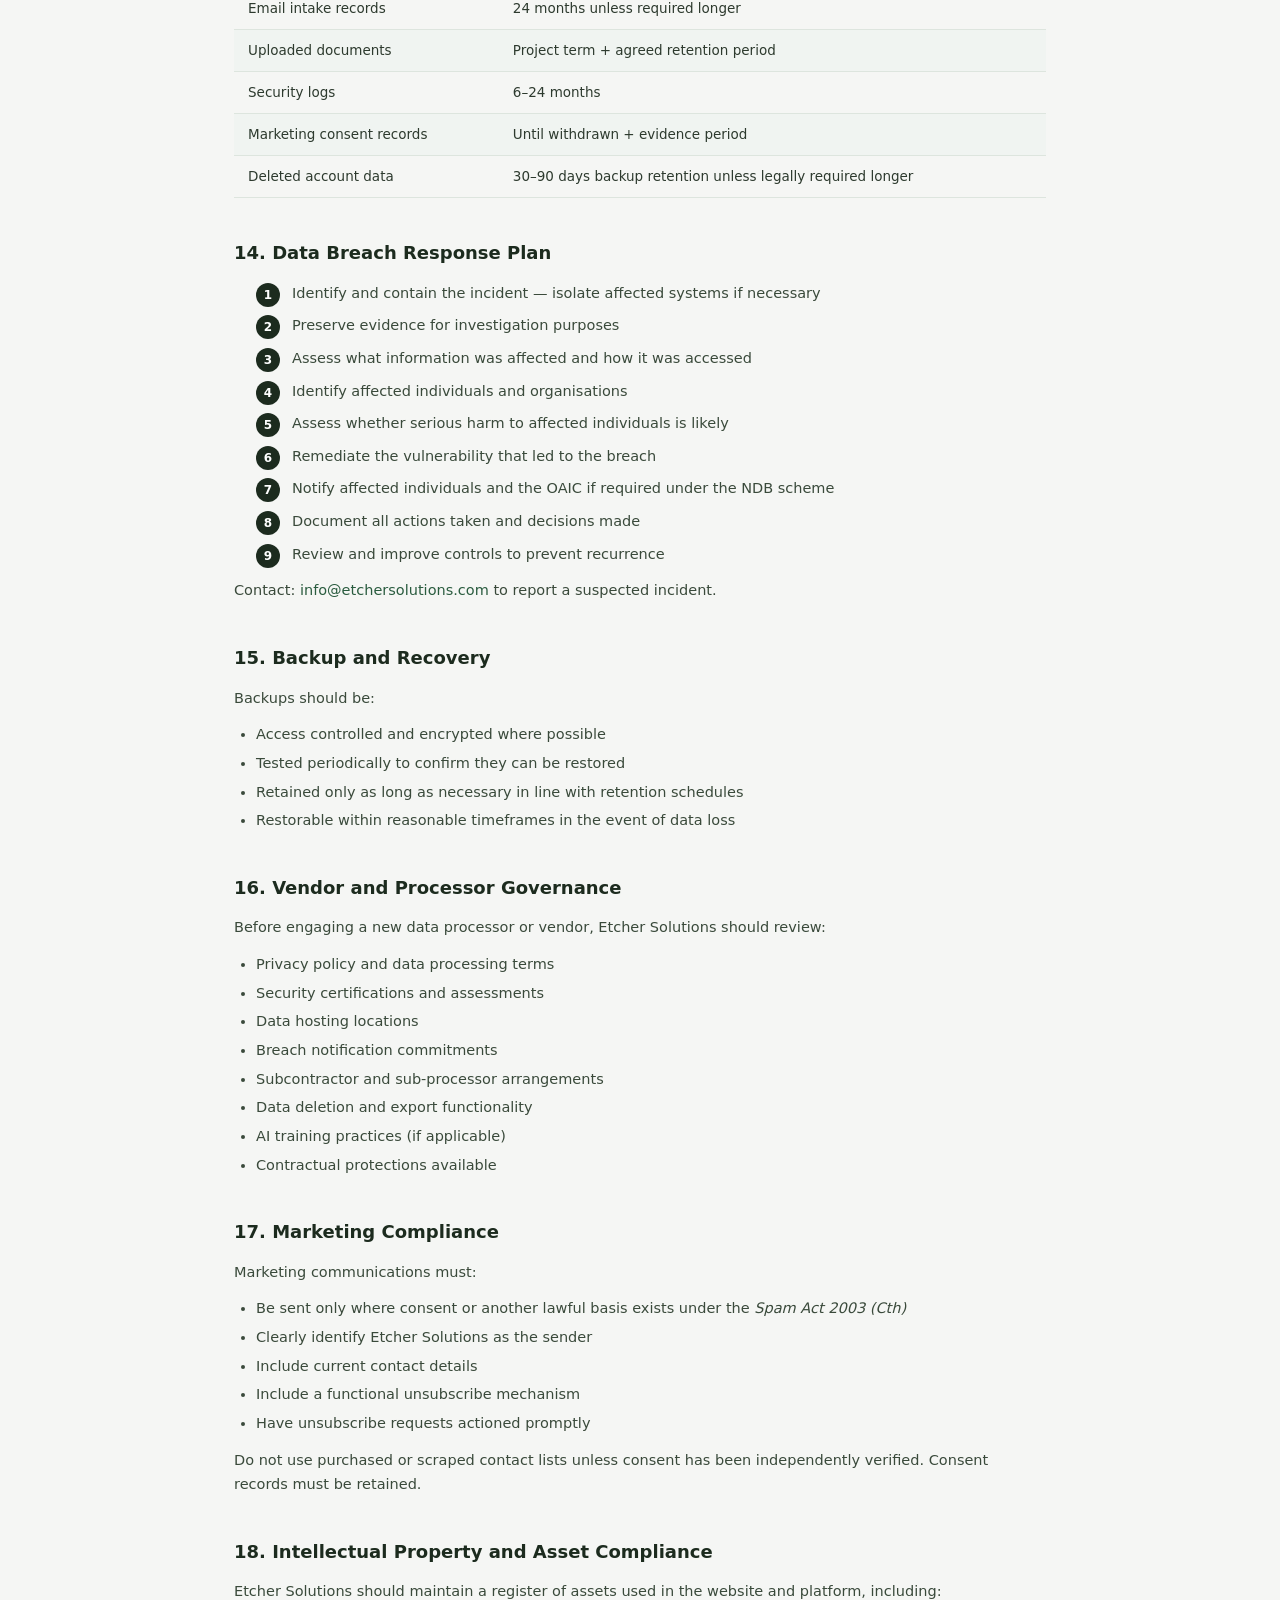
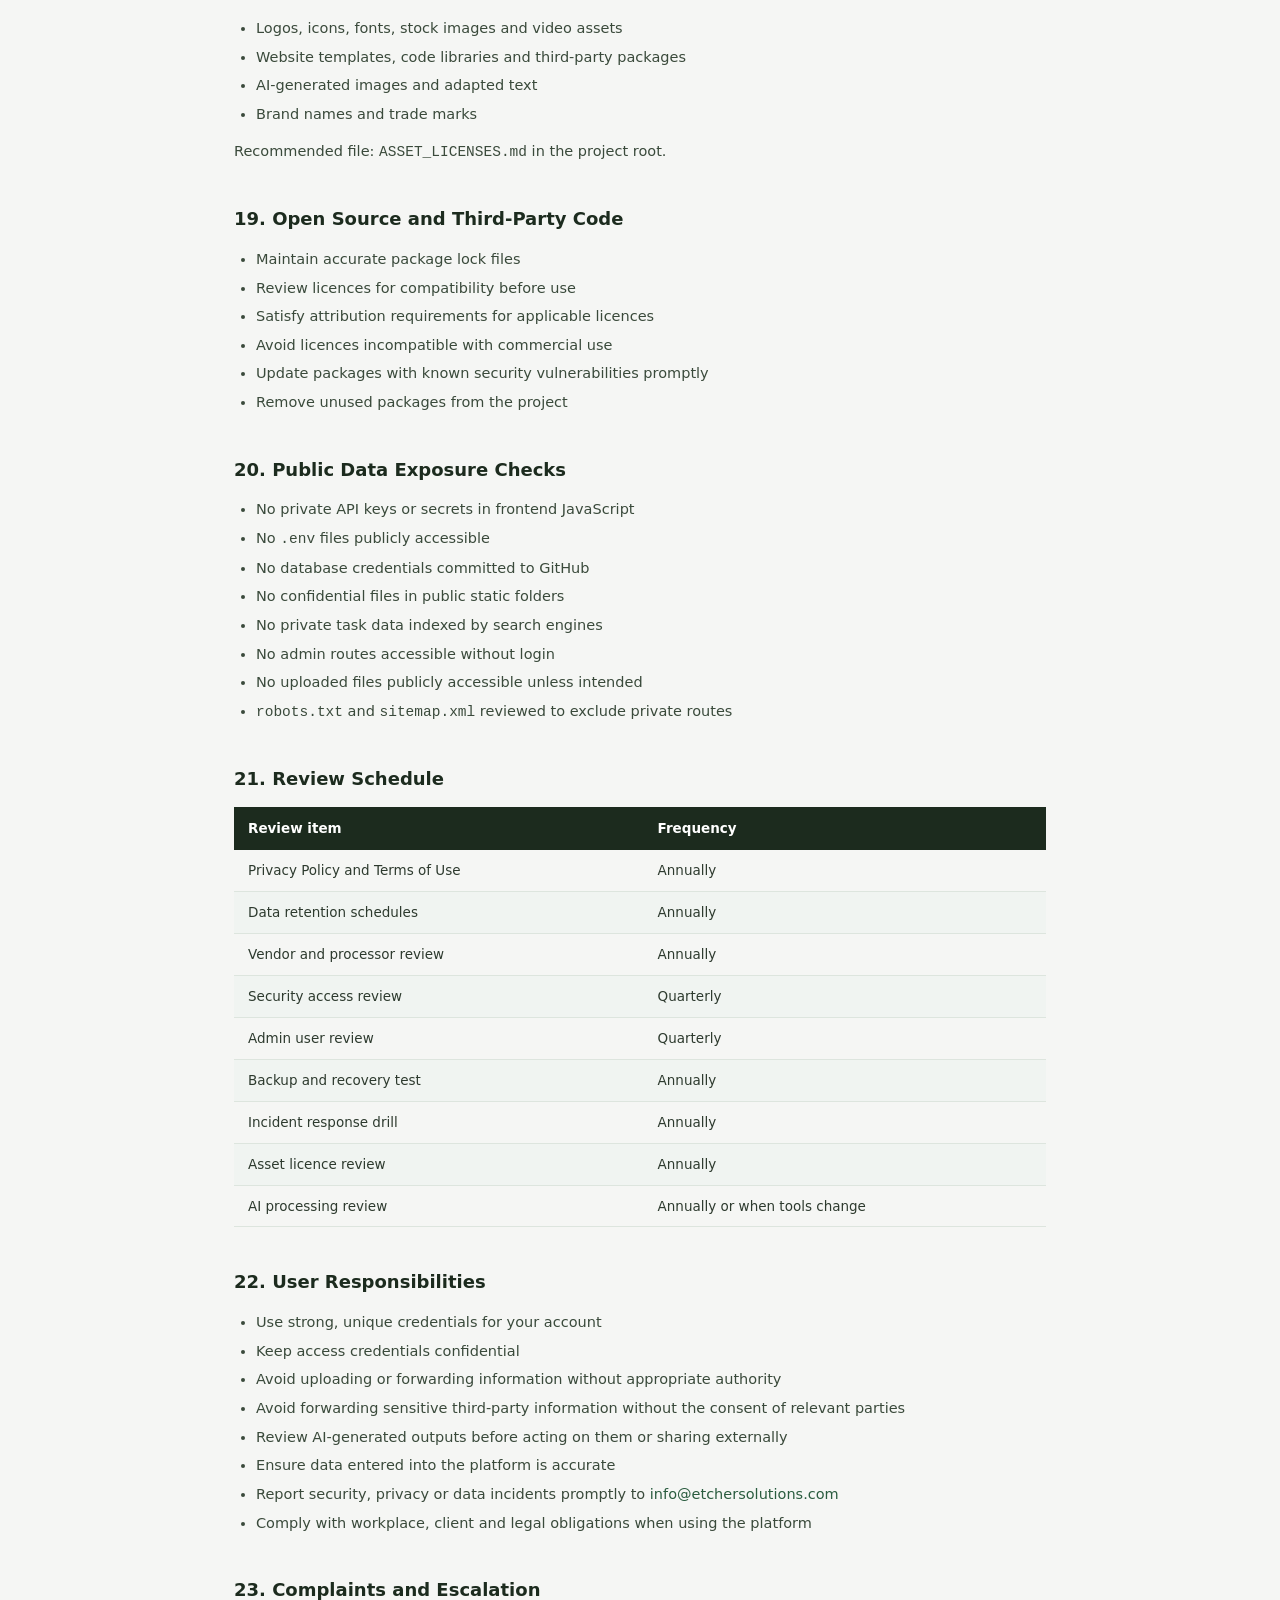
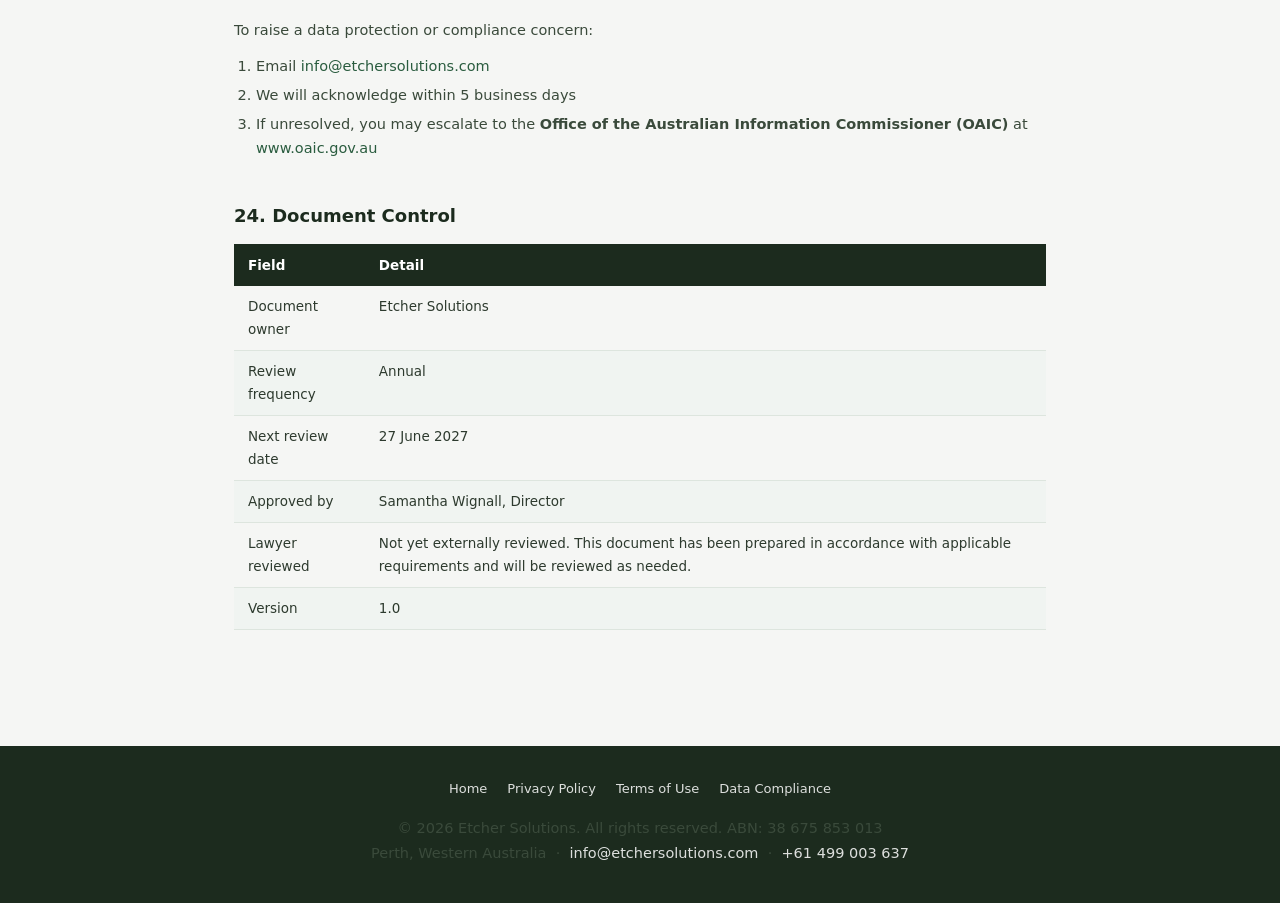
==== commit 53141d7e: "Legal pages: fill in ABN, approver, lawyer status, confirmed providers - ABN 38 675 853 013 in all t" ====
--- a/data-compliance.html
+++ b/data-compliance.html
@@ -243,9 +243,9 @@
           <tr><td>Microsoft 365</td><td>Email communication and intake</td><td>Known</td></tr>
           <tr><td>SharePoint / OneDrive</td><td>Document storage (optional)</td><td>Expected</td></tr>
           <tr><td>GitHub</td><td>Source code and deployment</td><td>Known</td></tr>
-          <tr><td>App database</td><td>Task and user data</td><td><strong>Confirm before launch</strong></td></tr>
+          <tr><td>Supabase</td><td>Task and user data (app database)</td><td>Confirmed</td></tr>
           <tr><td>AI service</td><td>AI-assisted processing</td><td><strong>Confirm before launch</strong></td></tr>
-          <tr><td>Analytics</td><td>Website analytics</td><td><strong>Confirm before launch</strong></td></tr>
+          <tr><td>Vercel Analytics</td><td>Website analytics</td><td>Confirmed</td></tr>
         </tbody>
       </table>
     </div>
@@ -446,8 +446,8 @@
           <tr><td>Document owner</td><td>Etcher Solutions</td></tr>
           <tr><td>Review frequency</td><td>Annual</td></tr>
           <tr><td>Next review date</td><td>27 June 2027</td></tr>
-          <tr><td>Approved by</td><td>[Insert authorised person]</td></tr>
-          <tr><td>Lawyer reviewed</td><td>[Yes / No — Insert date of review]</td></tr>
+          <tr><td>Approved by</td><td>Samantha Wignall, Director</td></tr>
+          <tr><td>Lawyer reviewed</td><td>Not yet externally reviewed. This document has been prepared in accordance with applicable requirements and will be reviewed as needed.</td></tr>
           <tr><td>Version</td><td>1.0</td></tr>
         </tbody>
       </table>
@@ -463,7 +463,7 @@
     <a href="/terms-of-use.html">Terms of Use</a>
     <a href="/data-compliance.html">Data Compliance</a>
   </div>
-  <p>© 2026 Etcher Solutions. All rights reserved. ABN: [Insert if applicable]<br>
+  <p>© 2026 Etcher Solutions. All rights reserved. ABN: 38 675 853 013<br>
   Perth, Western Australia &nbsp;·&nbsp; <a href="mailto:info@etchersolutions.com">info@etchersolutions.com</a> &nbsp;·&nbsp; <a href="tel:+61499003637">+61 499 003 637</a></p>
 </footer>
 
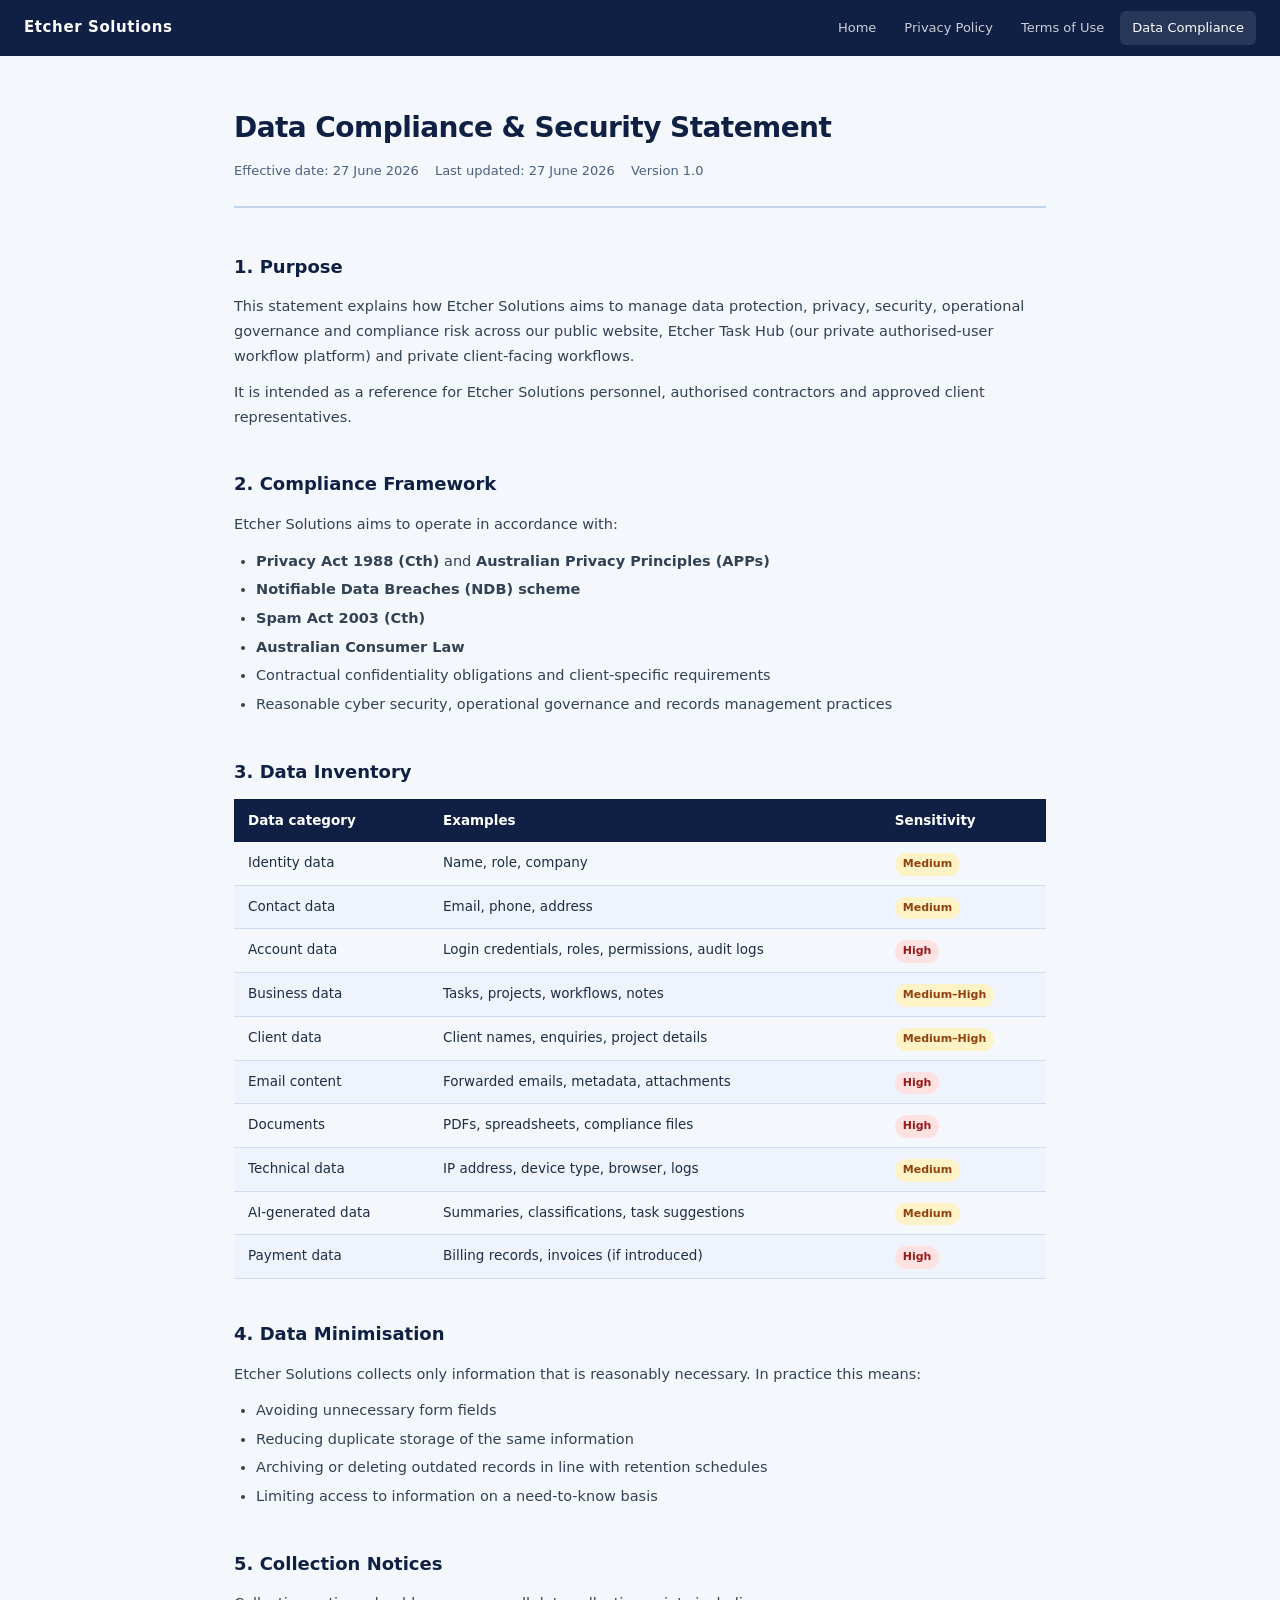
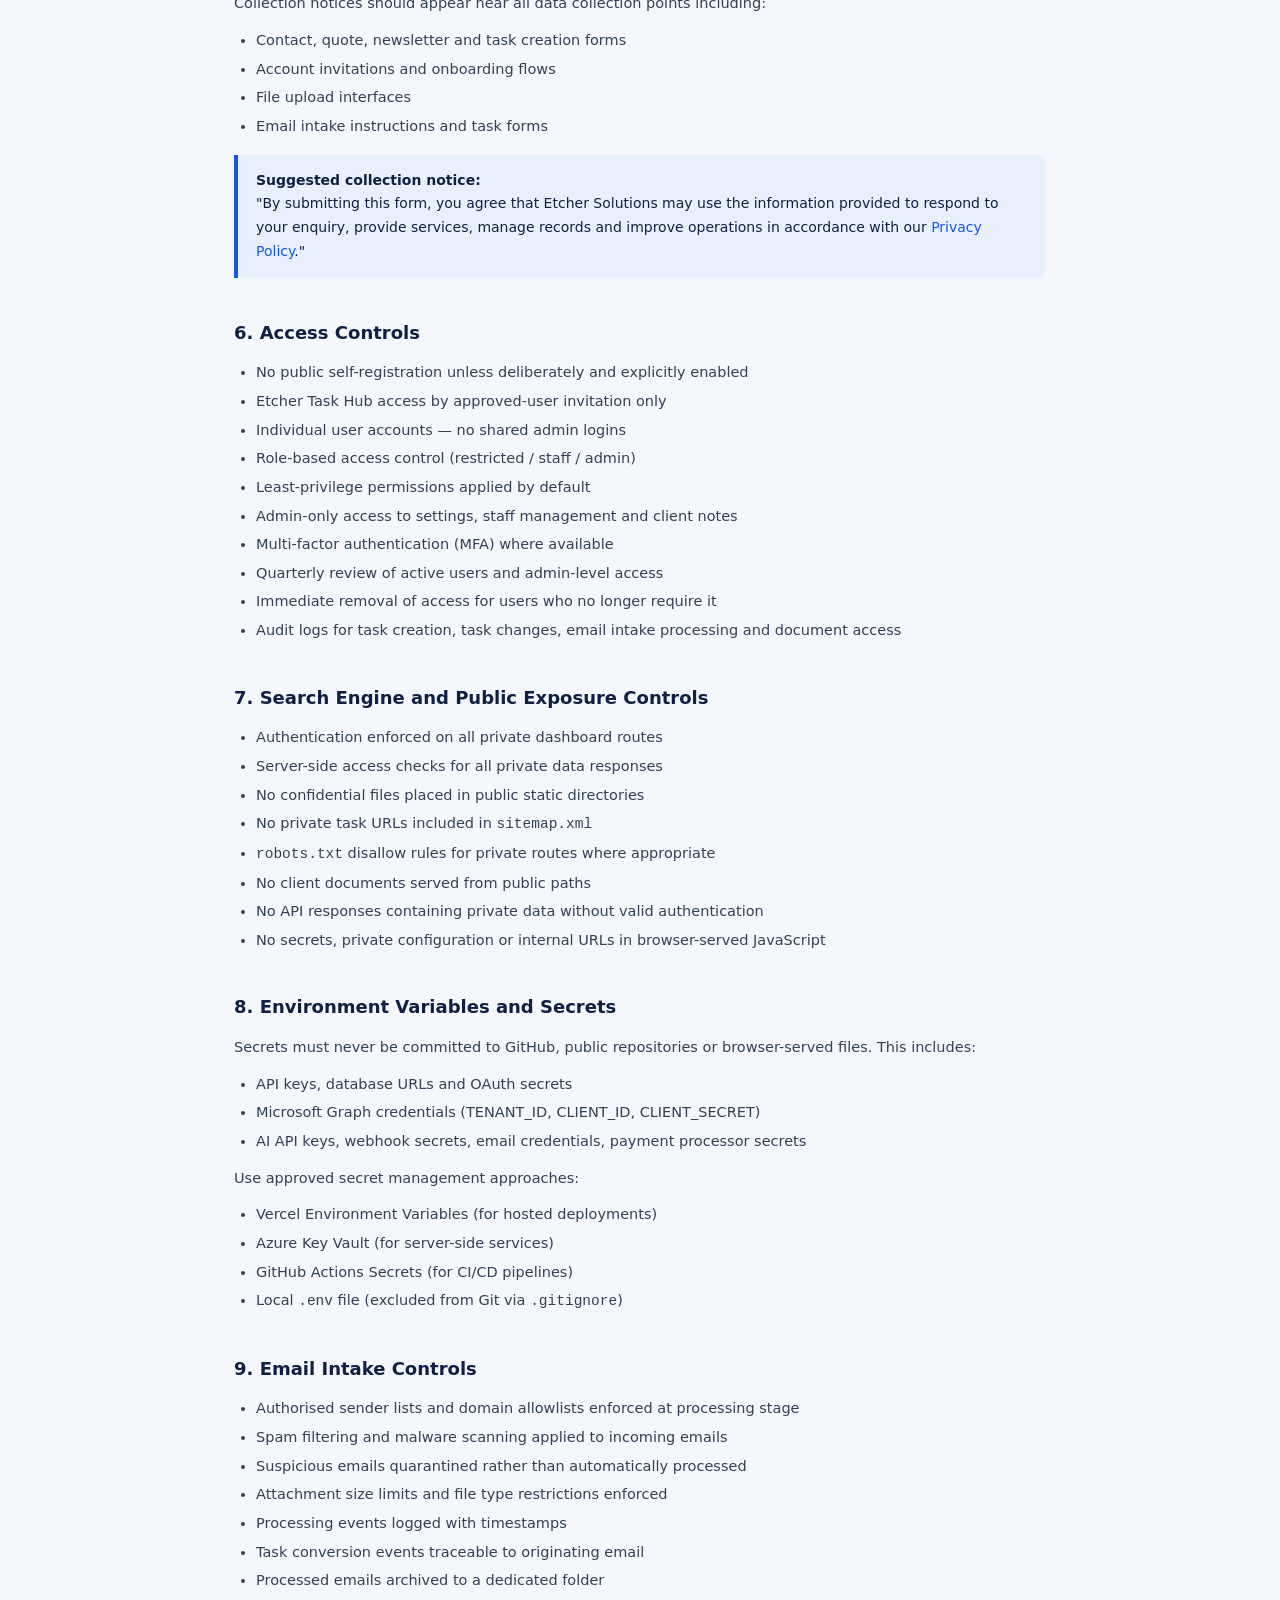
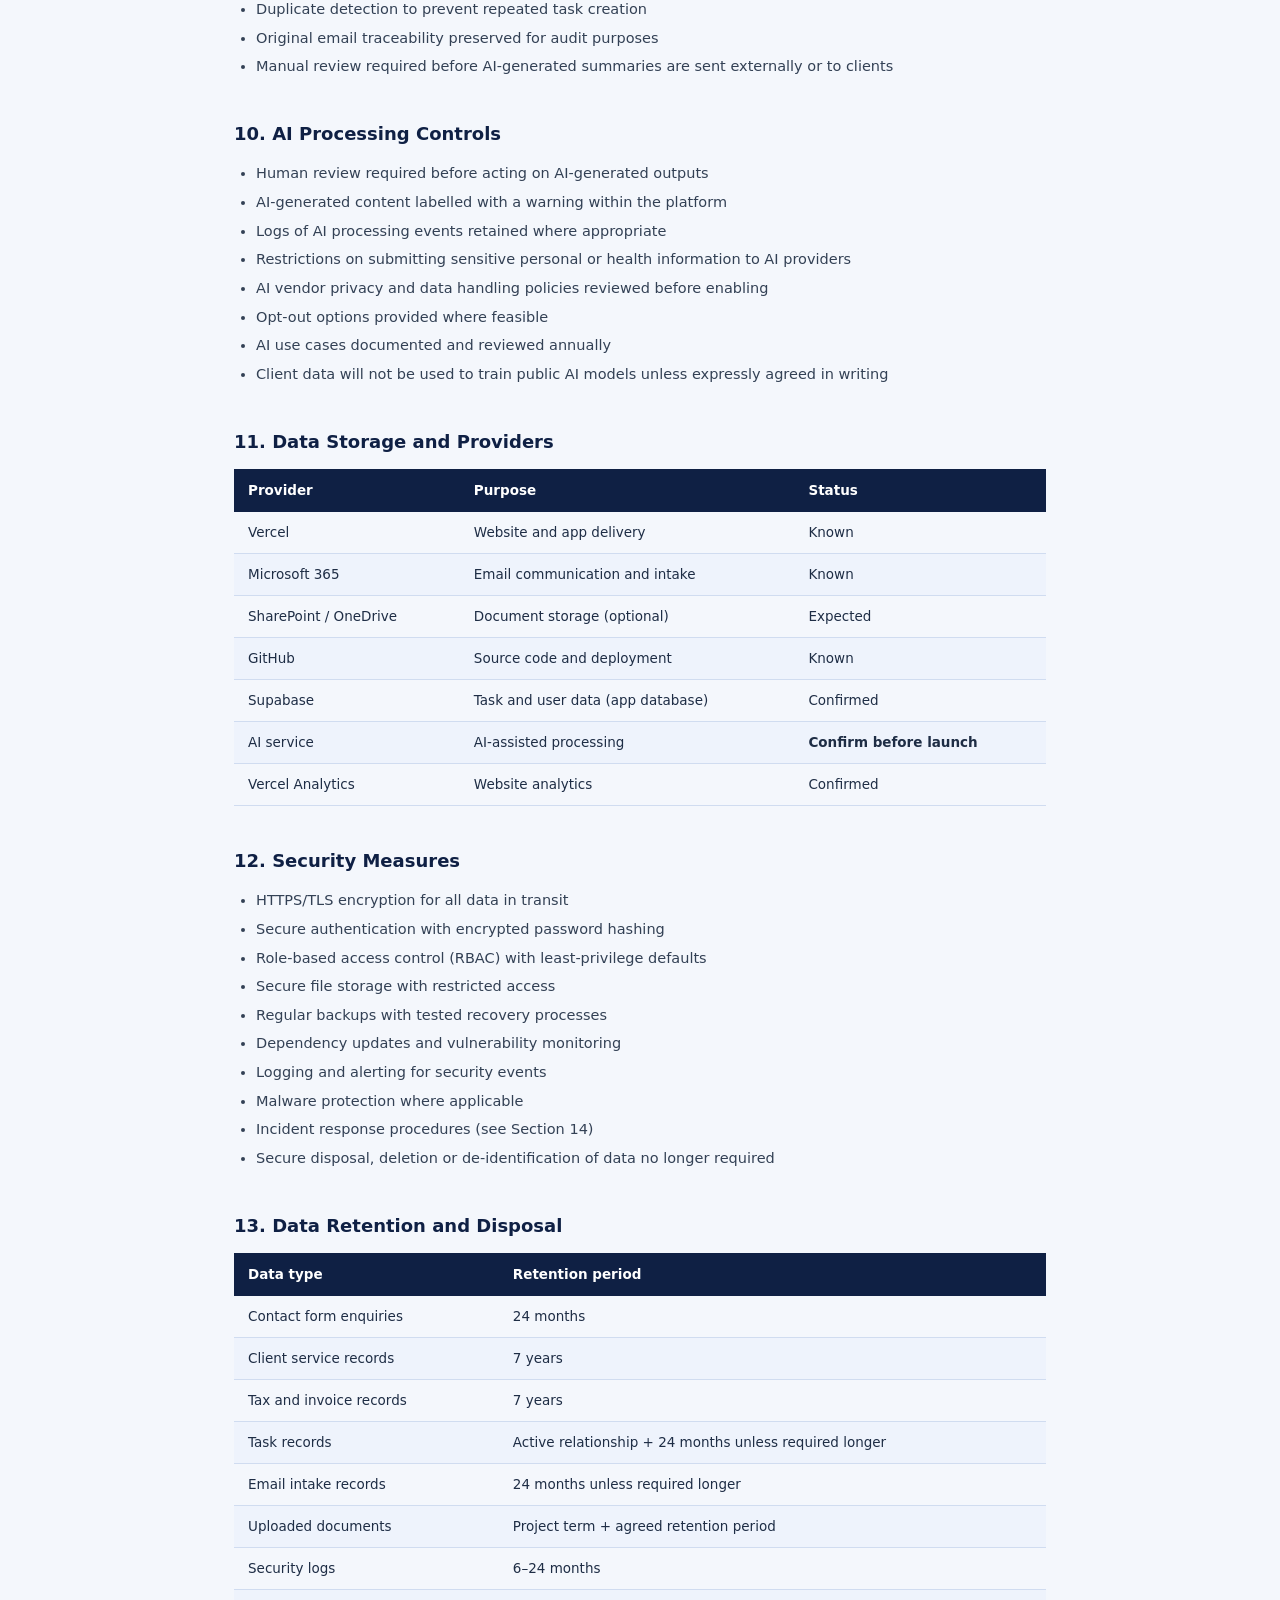
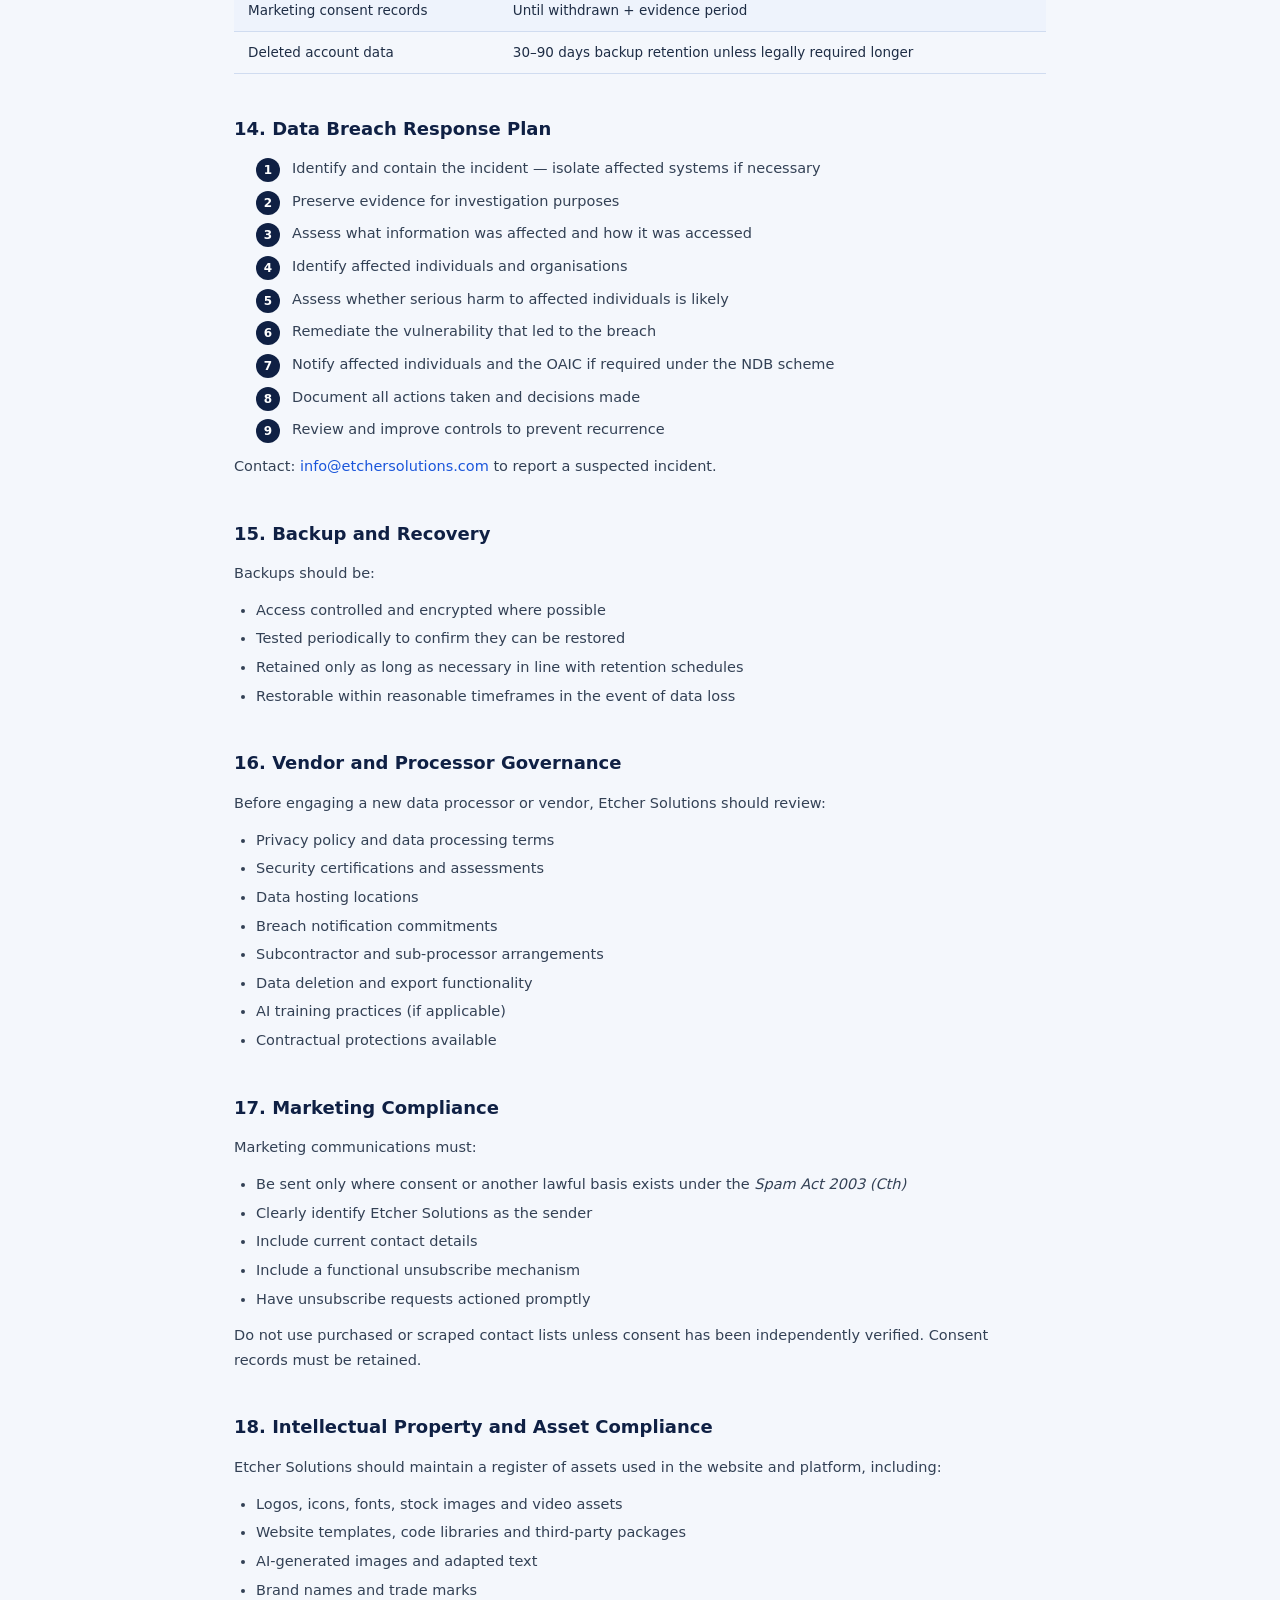
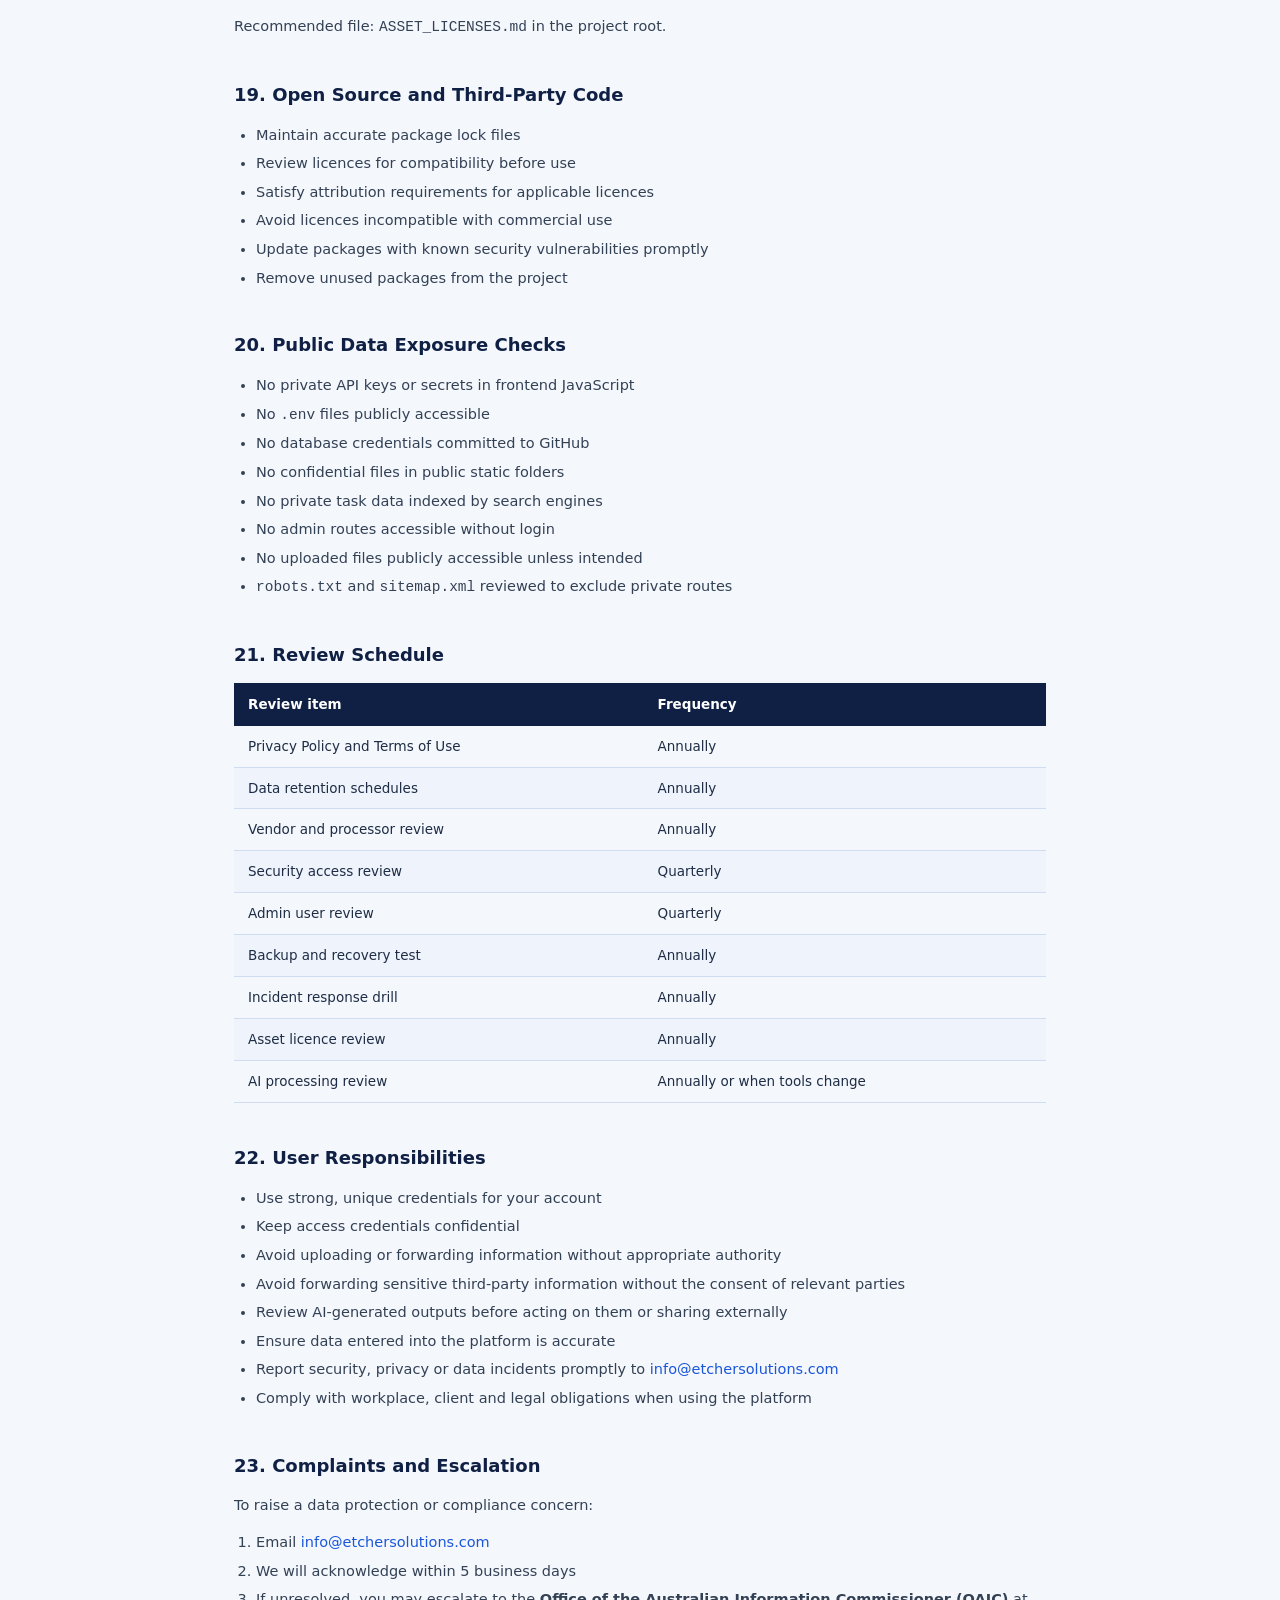
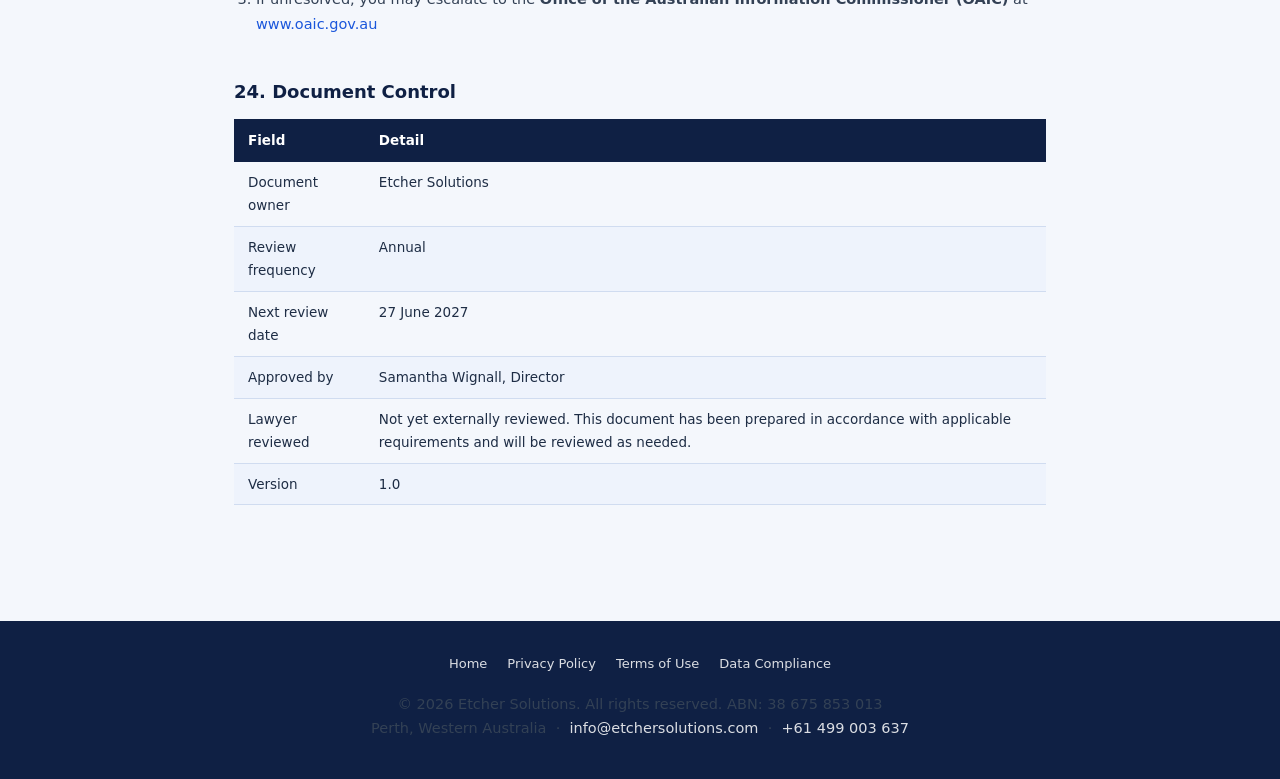
==== commit 08eccdd0: "Legal pages: switch palette to blue, remove data-compliance disclaimer - All green tones (#1c2b1e, #" ====
--- a/data-compliance.html
+++ b/data-compliance.html
@@ -1,4 +1,4 @@
-<!DOCTYPE html>
+﻿<!DOCTYPE html>
 <html lang="en">
 <head>
 <meta charset="UTF-8">
@@ -7,40 +7,40 @@
 <style>
   *,*::before,*::after{box-sizing:border-box;margin:0;padding:0}
   html{font-size:16px;scroll-behavior:smooth}
-  body{font-family:'Segoe UI',system-ui,-apple-system,sans-serif;background:#f5f6f4;color:#2d3a2e;line-height:1.7}
-  a{color:#2a5c3f;text-decoration:none}
+  body{font-family:'Segoe UI',system-ui,-apple-system,sans-serif;background:#f4f7fc;color:#1e2d45;line-height:1.7}
+  a{color:#1a56db;text-decoration:none}
   a:hover{text-decoration:underline}
-  nav{background:#1c2b1e;padding:0 24px;display:flex;align-items:center;justify-content:space-between;flex-wrap:wrap;gap:8px;min-height:56px}
+  nav{background:#0f2044;padding:0 24px;display:flex;align-items:center;justify-content:space-between;flex-wrap:wrap;gap:8px;min-height:56px}
   .nav-brand{color:#fff;font-weight:700;font-size:15px;letter-spacing:0.04em;white-space:nowrap}
   .nav-links{display:flex;flex-wrap:wrap;gap:4px}
   .nav-links a{color:rgba(255,255,255,0.78);font-size:13px;padding:6px 12px;border-radius:6px;transition:background 0.15s}
   .nav-links a:hover,.nav-links a.active{background:rgba(255,255,255,0.1);color:#fff;text-decoration:none}
   .page-wrap{max-width:860px;margin:0 auto;padding:48px 24px 80px}
-  .doc-header{margin-bottom:40px;padding-bottom:24px;border-bottom:2px solid #d8e0d9}
-  .doc-header h1{font-size:28px;font-weight:700;color:#1c2b1e;letter-spacing:-0.02em;margin-bottom:8px}
-  .doc-meta{font-size:13px;color:#6b7c6c;display:flex;flex-wrap:wrap;gap:16px}
+  .doc-header{margin-bottom:40px;padding-bottom:24px;border-bottom:2px solid #c2d3ee}
+  .doc-header h1{font-size:28px;font-weight:700;color:#0f2044;letter-spacing:-0.02em;margin-bottom:8px}
+  .doc-meta{font-size:13px;color:#4a6080;display:flex;flex-wrap:wrap;gap:16px}
   .disclaimer{background:#fffbe6;border:1px solid #f0c040;border-radius:8px;padding:14px 18px;font-size:13px;color:#5a4a00;margin-bottom:32px;line-height:1.6}
   .disclaimer strong{color:#3d3200}
   .section{margin-bottom:36px}
-  h2{font-size:18px;font-weight:700;color:#1c2b1e;margin-bottom:12px;padding-top:4px}
-  h3{font-size:15px;font-weight:600;color:#2d3a2e;margin:18px 0 8px}
-  p{margin-bottom:12px;font-size:14.5px;color:#3a4a3b}
+  h2{font-size:18px;font-weight:700;color:#0f2044;margin-bottom:12px;padding-top:4px}
+  h3{font-size:15px;font-weight:600;color:#1e2d45;margin:18px 0 8px}
+  p{margin-bottom:12px;font-size:14.5px;color:#334155}
   ul,ol{padding-left:22px;margin-bottom:12px}
-  li{font-size:14.5px;color:#3a4a3b;margin-bottom:4px}
-  .highlight{background:#e8f0ea;border-left:4px solid #2a5c3f;border-radius:0 8px 8px 0;padding:14px 18px;margin:16px 0;font-size:14px;color:#1c2b1e}
+  li{font-size:14.5px;color:#334155;margin-bottom:4px}
+  .highlight{background:#e8f0fd;border-left:4px solid #1a56db;border-radius:0 8px 8px 0;padding:14px 18px;margin:16px 0;font-size:14px;color:#0f2044}
   .table-wrap{overflow-x:auto;margin-bottom:16px}
   table{width:100%;border-collapse:collapse;font-size:13.5px}
-  th{background:#1c2b1e;color:#fff;text-align:left;padding:10px 14px;font-weight:600}
-  td{padding:9px 14px;border-bottom:1px solid #dde5de;vertical-align:top}
-  tr:nth-child(even) td{background:#f0f4f1}
+  th{background:#0f2044;color:#fff;text-align:left;padding:10px 14px;font-weight:600}
+  td{padding:9px 14px;border-bottom:1px solid #d0dcf0;vertical-align:top}
+  tr:nth-child(even) td{background:#eef3fc}
   .badge{display:inline-block;padding:2px 8px;border-radius:12px;font-size:11px;font-weight:600}
   .badge-high{background:#fee2e2;color:#991b1b}
   .badge-med{background:#fef3c7;color:#92400e}
   .badge-low{background:#e0f2fe;color:#075985}
   .steps{counter-reset:step}
   .steps li{counter-increment:step;list-style:none;padding-left:36px;position:relative;margin-bottom:8px}
-  .steps li::before{content:counter(step);position:absolute;left:0;top:2px;width:24px;height:24px;background:#1c2b1e;color:#fff;border-radius:50%;font-size:12px;font-weight:700;display:flex;align-items:center;justify-content:center;line-height:1}
-  footer{background:#1c2b1e;color:rgba(255,255,255,0.7);text-align:center;padding:32px 24px;font-size:13px}
+  .steps li::before{content:counter(step);position:absolute;left:0;top:2px;width:24px;height:24px;background:#0f2044;color:#fff;border-radius:50%;font-size:12px;font-weight:700;display:flex;align-items:center;justify-content:center;line-height:1}
+  footer{background:#0f2044;color:rgba(255,255,255,0.7);text-align:center;padding:32px 24px;font-size:13px}
   footer a{color:rgba(255,255,255,0.85)}
   footer a:hover{color:#fff}
   .footer-links{display:flex;justify-content:center;flex-wrap:wrap;gap:8px 20px;margin-bottom:16px}
@@ -73,10 +73,6 @@
       <span>Last updated: 27 June 2026</span>
       <span>Version 1.0</span>
     </div>
-  </div>
-
-  <div class="disclaimer">
-    <strong>Legal Template Notice:</strong> This document is a governance and compliance-readiness statement. It is not a certification and does not constitute legal advice. This document should be reviewed by a qualified Australian solicitor before publication or reliance. Confirm all provider details before going live.
   </div>
 
   <!-- 1. Purpose -->
